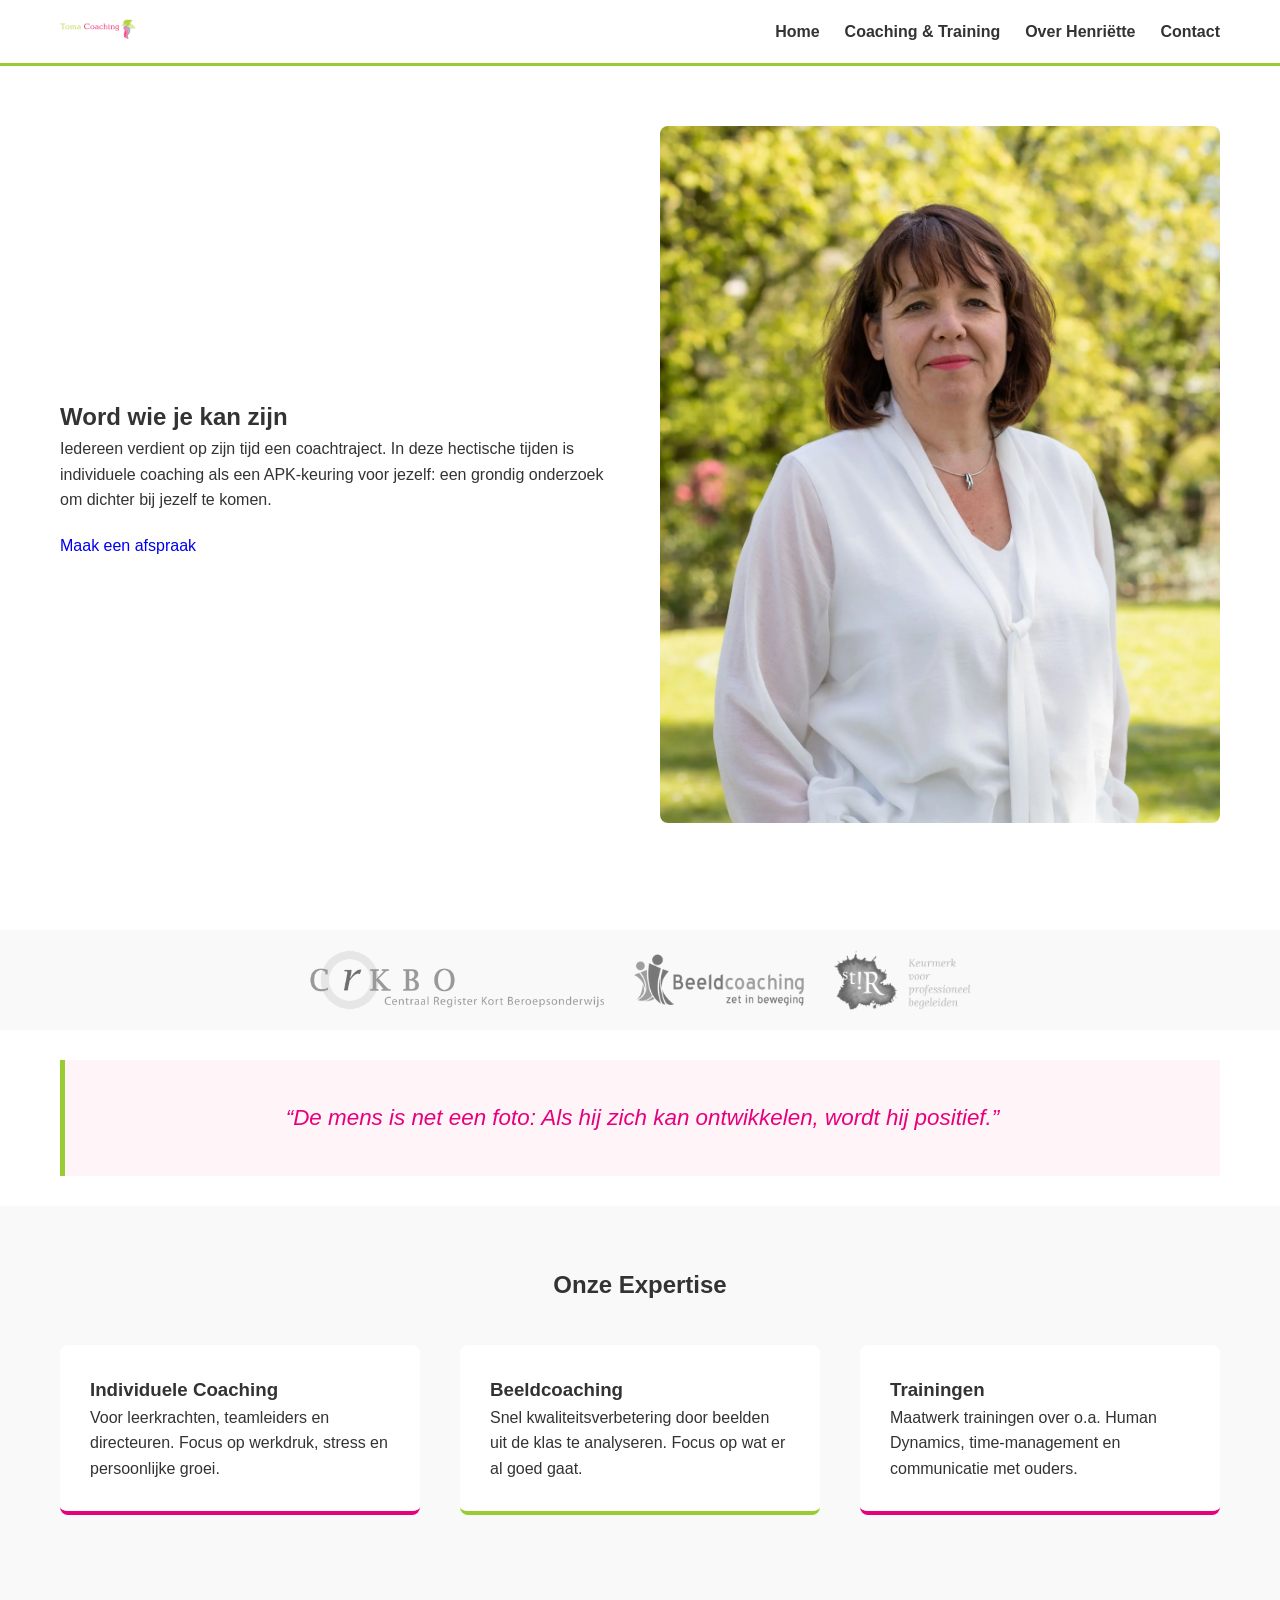
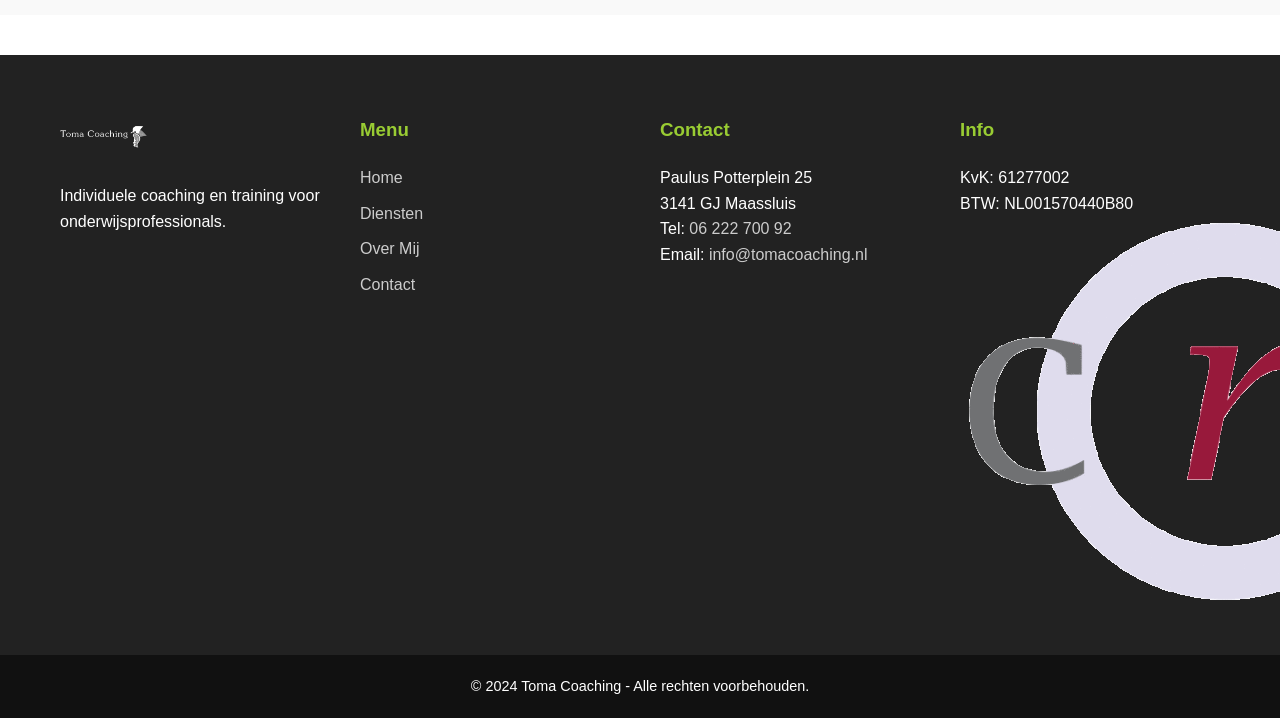
==== index.html @ ac20f43f "Add files via upload" ====
<!DOCTYPE html>
<html lang="nl">
<head>
    <meta charset="UTF-8">
    <meta name="viewport" content="width=device-width, initial-scale=1.0">
    <title>Toma Coaching | Individuele Coaching voor het Onderwijs</title>
    <meta name="description" content="Toma Coaching biedt individuele trajecten en beeldcoaching voor leerkrachten, IB-ers en directeuren in het onderwijs.">
    <link rel="stylesheet" href="style.css">
</head>
<body>

    <div id="header-placeholder"></div>

    <main>
        <!-- Hero Section -->
        <section class="section-padding">
            <div class="container">
                <div class="split-layout">
                    <div>
                        <h1>Word wie je kan zijn</h1>
                        <p>Iedereen verdient op zijn tijd een coachtraject. In deze hectische tijden is individuele coaching als een APK-keuring voor jezelf: een grondig onderzoek om dichter bij jezelf te komen.</p>
                        <a href="contact.html" class="btn-submit" style="display:inline-block; text-decoration:none; margin-top:20px;">Maak een afspraak</a>
                    </div>
                    <div>
                        <img src="assets/images/persoonsfoto.webp" alt="Henriëtte Toma" class="img-responsive" loading="lazy">
                    </div>
                </div>
            </div>
        </section>

        <!-- Keurmerken Bar -->
        <div class="seal-bar">
            <img src="assets/images/crkbologo.png" alt="CRKBO Geregistreerd">
            <img src="assets/images/beeldcoaching.png" alt="Beeldcoaching">
            <img src="assets/images/professioneelbegeleiden.png" alt="Professioneel Begeleiden">
        </div>

        <!-- Quote -->
        <div class="container">
            <blockquote class="quote-block">
                “De mens is net een foto: Als hij zich kan ontwikkelen, wordt hij positief.”
            </blockquote>
        </div>

        <!-- Coaching Korte Intro -->
        <section class="section-padding" style="background: var(--bg-light);">
            <div class="container">
                <h2 style="text-align:center; margin-bottom:40px;">Onze Expertise</h2>
                <div class="footer-grid"> <!-- Hergebruik grid voor 3 kolommen -->
                    <div style="background:white; padding:30px; border-radius:8px; border-bottom:4px solid var(--primary-color);">
                        <h3>Individuele Coaching</h3>
                        <p>Voor leerkrachten, teamleiders en directeuren. Focus op werkdruk, stress en persoonlijke groei.</p>
                    </div>
                    <div style="background:white; padding:30px; border-radius:8px; border-bottom:4px solid var(--secondary-color);">
                        <h3>Beeldcoaching</h3>
                        <p>Snel kwaliteitsverbetering door beelden uit de klas te analyseren. Focus op wat er al goed gaat.</p>
                    </div>
                    <div style="background:white; padding:30px; border-radius:8px; border-bottom:4px solid var(--primary-color);">
                        <h3>Trainingen</h3>
                        <p>Maatwerk trainingen over o.a. Human Dynamics, time-management en communicatie met ouders.</p>
                    </div>
                </div>
            </div>
        </section>
    </main>

    <div id="footer-placeholder"></div>

    <script src="js/script.js"></script>
</body>
</html>
---- style.css ----
:root {
    --primary-color: #e6007e; /* Toma Roze */
    --secondary-color: #99cc33; /* Toma Groen */
    --text-color: #333;
    --bg-light: #f9f9f9;
    --white: #ffffff;
    --dark-bg: #222;
    --container-width: 1200px;
    --font-main: 'Segoe UI', Tahoma, Geneva, Verdana, sans-serif;
}

* { box-sizing: border-box; margin: 0; padding: 0; }
body { font-family: var(--font-main); line-height: 1.6; color: var(--text-color); overflow-x: hidden; }
.container { max-width: var(--container-width); margin: 0 auto; padding: 0 20px; }

/* Header & Navigatie */
.site-header { background: var(--white); border-bottom: 3px solid var(--secondary-color); padding: 10px 0; width: 100%; }
.header-flex { display: flex; justify-content: space-between; align-items: center; }
.header-logo { max-height: 35px; width: auto; }

.nav-menu ul { display: flex; list-style: none; }
.nav-menu ul li { margin-left: 25px; }
.nav-menu ul li a { text-decoration: none; color: var(--text-color); font-weight: 600; transition: color 0.3s; }
.nav-menu ul li a:hover { color: var(--primary-color); }

/* Mobile Menu */
.menu-toggle { display: none; background: none; border: none; cursor: pointer; z-index: 1001; }
.hamburger { display: block; width: 25px; height: 3px; background: var(--primary-color); position: relative; }
.hamburger::before, .hamburger::after { content: ''; position: absolute; width: 25px; height: 3px; background: var(--primary-color); left: 0; transition: 0.3s; }
.hamburger::before { top: -8px; }
.hamburger::after { bottom: -8px; }

/* Layout Hulpmiddelen */
.section-padding { padding: 60px 0; }
.split-layout { display: flex; align-items: center; gap: 40px; margin-bottom: 40px; }
.split-layout.reverse { flex-direction: row-reverse; }
.split-layout > div { flex: 1; }
.img-responsive { width: 100%; height: auto; border-radius: 8px; }

/* Keurmerken Bar */
.seal-bar { display: flex; justify-content: center; align-items: center; gap: 30px; flex-wrap: wrap; padding: 20px; background: var(--bg-light); }
.seal-bar img { max-height: 60px; filter: grayscale(100%); transition: 0.3s; opacity: 0.7; }
.seal-bar img:hover { filter: grayscale(0%); opacity: 1; }

/* Quote */
.quote-block { text-align: center; font-style: italic; font-size: 1.4rem; color: var(--primary-color); padding: 40px 20px; border-left: 5px solid var(--secondary-color); background: #fff5f9; margin: 30px 0; }

/* Footer */
.site-footer { background: var(--dark-bg); color: var(--white); padding: 60px 0 0; margin-top: 40px; }
.footer-grid { display: grid; grid-template-columns: repeat(auto-fit, minmax(200px, 1fr)); gap: 40px; padding-bottom: 40px; }
.footer-col h3 { color: var(--secondary-color); margin-bottom: 20px; }
.footer-col ul { list-style: none; }
.footer-col ul li { margin-bottom: 10px; }
.footer-col a { color: #ccc; text-decoration: none; transition: 0.3s; }
.footer-col a:hover { color: var(--white); }
.footer-logo { max-height: 40px; margin-bottom: 20px; filter: brightness(0) invert(1); }
.footer-bottom { background: #111; padding: 20px 0; text-align: center; font-size: 0.9rem; }

/* Contact Pagina Split */
.contact-container { display: flex; gap: 40px; }
.contact-map { flex: 1; min-height: 450px; border-radius: 8px; overflow: hidden; }
.contact-form-wrapper { flex: 1; }
input, textarea { width: 100%; padding: 12px; margin-bottom: 15px; border: 1px solid #ddd; border-radius: 4px; }
button.btn-submit { background: var(--primary-color); color: white; border: none; padding: 15px 30px; cursor: pointer; border-radius: 4px; font-weight: bold; }

/* Responsive */
@media (max-width: 992px) {
    .split-layout, .contact-container { flex-direction: column; }
    .menu-toggle { display: block; }
    .nav-menu { position: fixed; top: 0; right: -100%; width: 250px; height: 100%; background: var(--white); z-index: 1000; transition: 0.4s; padding: 80px 20px; box-shadow: -5px 0 15px rgba(0,0,0,0.1); }
    .nav-menu.active { right: 0; }
    .nav-menu ul { flex-direction: column; }
    .nav-menu ul li { margin: 15px 0; }
    .nav-overlay.active { display: block; position: fixed; top: 0; left: 0; width: 100%; height: 100%; background: rgba(0,0,0,0.5); z-index: 999; }
}
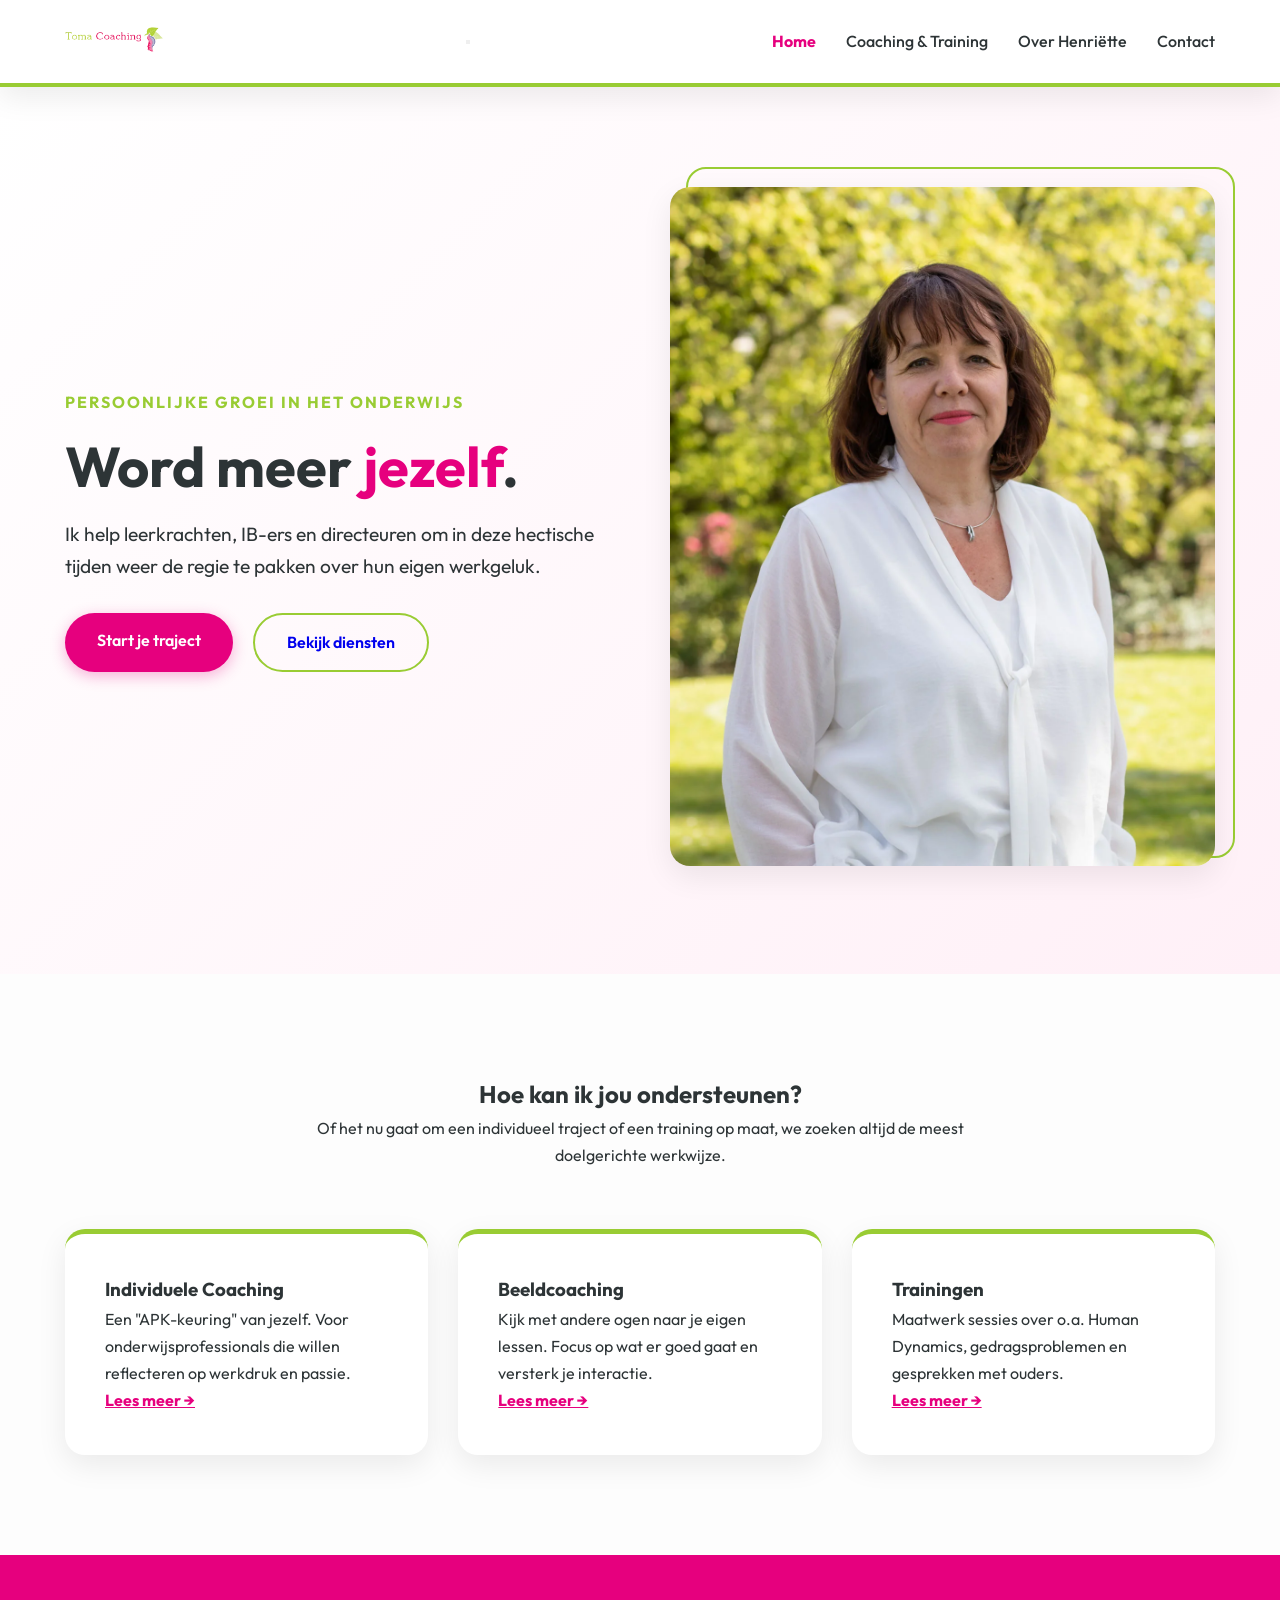
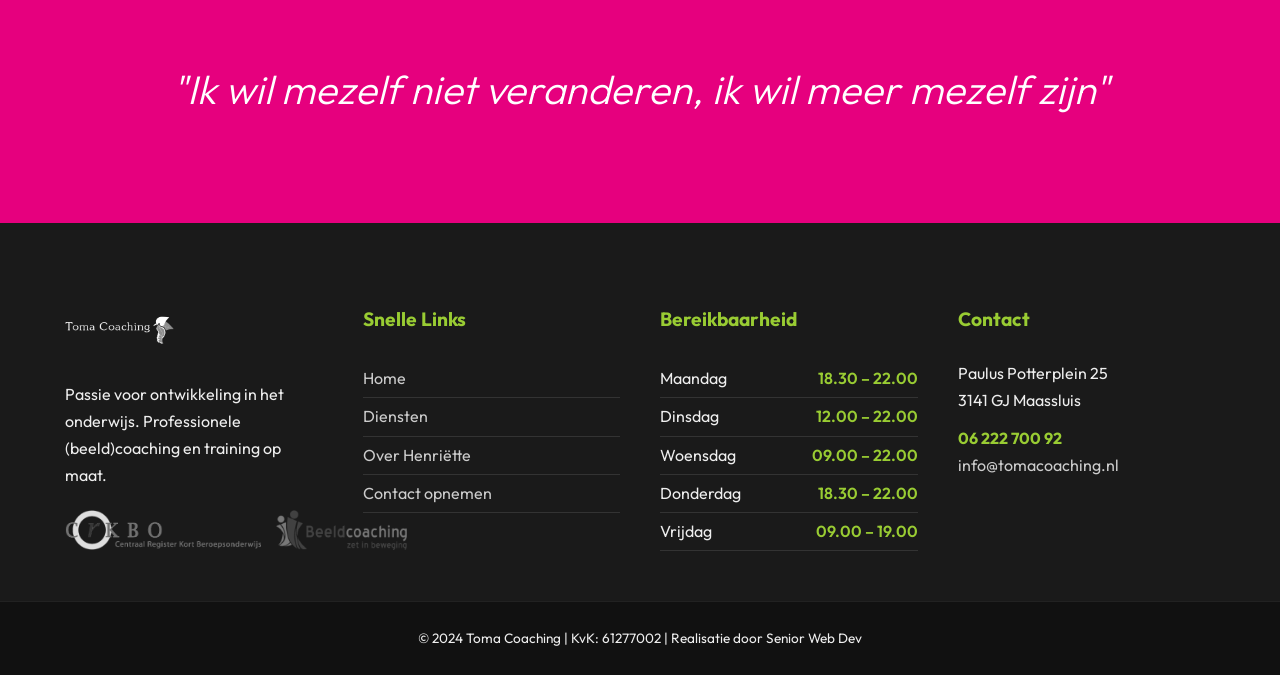
==== commit aed212e5: "Add files via upload" ====
--- a/index.html
+++ b/index.html
@@ -3,63 +3,65 @@
 <head>
     <meta charset="UTF-8">
     <meta name="viewport" content="width=device-width, initial-scale=1.0">
-    <title>Toma Coaching | Individuele Coaching voor het Onderwijs</title>
-    <meta name="description" content="Toma Coaching biedt individuele trajecten en beeldcoaching voor leerkrachten, IB-ers en directeuren in het onderwijs.">
+    <title>Toma Coaching | Coaching voor Onderwijs Professionals</title>
     <link rel="stylesheet" href="style.css">
+    <link href="https://fonts.googleapis.com/css2?family=Outfit:wght@300;500;700&display=swap" rel="stylesheet">
 </head>
 <body>
 
     <div id="header-placeholder"></div>
 
     <main>
-        <!-- Hero Section -->
+        <!-- Hero met bewegende delen -->
+        <section class="hero">
+            <div class="container split-layout">
+                <div class="reveal">
+                    <span style="color: var(--secondary); font-weight: bold; text-transform: uppercase; letter-spacing: 2px;">Persoonlijke groei in het onderwijs</span>
+                    <h1 style="font-size: 3.5rem; margin: 20px 0; line-height: 1.1;">Word meer <span style="color: var(--primary);">jezelf</span>.</h1>
+                    <p style="font-size: 1.2rem; margin-bottom: 30px;">Ik help leerkrachten, IB-ers en directeuren om in deze hectische tijden weer de regie te pakken over hun eigen werkgeluk.</p>
+                    <div style="display: flex; gap: 20px;">
+                        <a href="contact.html" class="btn btn-primary">Start je traject</a>
+                        <a href="diensten.html" class="btn" style="border: 2px solid var(--secondary);">Bekijk diensten</a>
+                    </div>
+                </div>
+                <div class="image-wrapper reveal">
+                    <img src="assets/images/persoonsfoto.webp" alt="Henriëtte Toma">
+                </div>
+            </div>
+        </section>
+
+        <!-- Diensten Quick Grid -->
         <section class="section-padding">
             <div class="container">
-                <div class="split-layout">
-                    <div>
-                        <h1>Word wie je kan zijn</h1>
-                        <p>Iedereen verdient op zijn tijd een coachtraject. In deze hectische tijden is individuele coaching als een APK-keuring voor jezelf: een grondig onderzoek om dichter bij jezelf te komen.</p>
-                        <a href="contact.html" class="btn-submit" style="display:inline-block; text-decoration:none; margin-top:20px;">Maak een afspraak</a>
+                <div style="text-align: center; max-width: 700px; margin: 0 auto 60px;">
+                    <h2 class="reveal">Hoe kan ik jou ondersteunen?</h2>
+                    <p class="reveal">Of het nu gaat om een individueel traject of een training op maat, we zoeken altijd de meest doelgerichte werkwijze.</p>
+                </div>
+                
+                <div class="card-grid">
+                    <div class="card reveal">
+                        <h3>Individuele Coaching</h3>
+                        <p>Een "APK-keuring" van jezelf. Voor onderwijsprofessionals die willen reflecteren op werkdruk en passie.</p>
+                        <a href="diensten.html#individueel" style="color: var(--primary); font-weight: bold;">Lees meer &rarr;</a>
                     </div>
-                    <div>
-                        <img src="assets/images/persoonsfoto.webp" alt="Henriëtte Toma" class="img-responsive" loading="lazy">
+                    <div class="card reveal" style="transition-delay: 0.1s;">
+                        <h3>Beeldcoaching</h3>
+                        <p>Kijk met andere ogen naar je eigen lessen. Focus op wat er goed gaat en versterk je interactie.</p>
+                        <a href="diensten.html#beeld" style="color: var(--primary); font-weight: bold;">Lees meer &rarr;</a>
+                    </div>
+                    <div class="card reveal" style="transition-delay: 0.2s;">
+                        <h3>Trainingen</h3>
+                        <p>Maatwerk sessies over o.a. Human Dynamics, gedragsproblemen en gesprekken met ouders.</p>
+                        <a href="diensten.html#trainingen" style="color: var(--primary); font-weight: bold;">Lees meer &rarr;</a>
                     </div>
                 </div>
             </div>
         </section>
 
-        <!-- Keurmerken Bar -->
-        <div class="seal-bar">
-            <img src="assets/images/crkbologo.png" alt="CRKBO Geregistreerd">
-            <img src="assets/images/beeldcoaching.png" alt="Beeldcoaching">
-            <img src="assets/images/professioneelbegeleiden.png" alt="Professioneel Begeleiden">
-        </div>
-
-        <!-- Quote -->
-        <div class="container">
-            <blockquote class="quote-block">
-                “De mens is net een foto: Als hij zich kan ontwikkelen, wordt hij positief.”
-            </blockquote>
-        </div>
-
-        <!-- Coaching Korte Intro -->
-        <section class="section-padding" style="background: var(--bg-light);">
-            <div class="container">
-                <h2 style="text-align:center; margin-bottom:40px;">Onze Expertise</h2>
-                <div class="footer-grid"> <!-- Hergebruik grid voor 3 kolommen -->
-                    <div style="background:white; padding:30px; border-radius:8px; border-bottom:4px solid var(--primary-color);">
-                        <h3>Individuele Coaching</h3>
-                        <p>Voor leerkrachten, teamleiders en directeuren. Focus op werkdruk, stress en persoonlijke groei.</p>
-                    </div>
-                    <div style="background:white; padding:30px; border-radius:8px; border-bottom:4px solid var(--secondary-color);">
-                        <h3>Beeldcoaching</h3>
-                        <p>Snel kwaliteitsverbetering door beelden uit de klas te analyseren. Focus op wat er al goed gaat.</p>
-                    </div>
-                    <div style="background:white; padding:30px; border-radius:8px; border-bottom:4px solid var(--primary-color);">
-                        <h3>Trainingen</h3>
-                        <p>Maatwerk trainingen over o.a. Human Dynamics, time-management en communicatie met ouders.</p>
-                    </div>
-                </div>
+        <!-- Quote Sectie -->
+        <section class="section-padding" style="background: var(--primary); color: white; text-align: center;">
+            <div class="container reveal">
+                <h2 style="font-style: italic; font-size: 2.5rem; font-weight: 300;">"Ik wil mezelf niet veranderen, ik wil meer mezelf zijn"</h2>
             </div>
         </section>
     </main>
--- a/style.css
+++ b/style.css
@@ -1,75 +1,123 @@
 :root {
-    --primary-color: #e6007e; /* Toma Roze */
-    --secondary-color: #99cc33; /* Toma Groen */
-    --text-color: #333;
-    --bg-light: #f9f9f9;
-    --white: #ffffff;
-    --dark-bg: #222;
-    --container-width: 1200px;
-    --font-main: 'Segoe UI', Tahoma, Geneva, Verdana, sans-serif;
+    --primary: #e6007e;    /* Toma Roze */
+    --secondary: #99cc33;  /* Toma Groen */
+    --dark: #2d3436;
+    --light: #fdfdfd;
+    --glass: rgba(255, 255, 255, 0.95);
+    --shadow: 0 10px 30px rgba(0,0,0,0.08);
+    --transition: all 0.4s cubic-bezier(0.165, 0.84, 0.44, 1);
 }
 
+/* Basis & Typography */
 * { box-sizing: border-box; margin: 0; padding: 0; }
-body { font-family: var(--font-main); line-height: 1.6; color: var(--text-color); overflow-x: hidden; }
-.container { max-width: var(--container-width); margin: 0 auto; padding: 0 20px; }
+html { scroll-behavior: smooth; }
+body { 
+    font-family: 'Outfit', sans-serif; /* Gebruik een modern font zoals Outfit of Montserrat */
+    line-height: 1.7; 
+    color: var(--dark); 
+    background-color: var(--light);
+    overflow-x: hidden;
+}
 
-/* Header & Navigatie */
-.site-header { background: var(--white); border-bottom: 3px solid var(--secondary-color); padding: 10px 0; width: 100%; }
+.container { max-width: 1200px; margin: 0 auto; padding: 0 25px; }
+
+/* Animaties */
+.reveal { opacity: 0; transform: translateY(30px); transition: var(--transition); }
+.reveal.active { opacity: 1; transform: translateY(0); }
+
+@keyframes float {
+    0% { transform: translateY(0px) rotate(0deg); }
+    50% { transform: translateY(-10px) rotate(5deg); }
+    100% { transform: translateY(0px) rotate(0deg); }
+}
+
+.leaf-deco {
+    position: absolute;
+    z-index: -1;
+    animation: float 6s ease-in-out infinite;
+    opacity: 0.1;
+}
+
+/* Header & Nav */
+.site-header {
+    position: sticky; top: 0; z-index: 1000;
+    background: var(--glass);
+    backdrop-filter: blur(10px);
+    border-bottom: 4px solid var(--secondary);
+    padding: 15px 0;
+    box-shadow: var(--shadow);
+}
+
 .header-flex { display: flex; justify-content: space-between; align-items: center; }
-.header-logo { max-height: 35px; width: auto; }
+.header-logo { max-height: 45px; transition: var(--transition); }
+.header-logo:hover { transform: scale(1.05); }
 
-.nav-menu ul { display: flex; list-style: none; }
-.nav-menu ul li { margin-left: 25px; }
-.nav-menu ul li a { text-decoration: none; color: var(--text-color); font-weight: 600; transition: color 0.3s; }
-.nav-menu ul li a:hover { color: var(--primary-color); }
+.nav-menu ul { display: flex; list-style: none; gap: 30px; }
+.nav-menu a { 
+    text-decoration: none; color: var(--dark); font-weight: 500; 
+    position: relative; padding-bottom: 5px;
+}
+.nav-menu a::after {
+    content: ''; position: absolute; bottom: 0; left: 0; width: 0; height: 2px;
+    background: var(--primary); transition: var(--transition);
+}
+.nav-menu a:hover::after { width: 100%; }
+
+/* Buttons */
+.btn {
+    display: inline-block;
+    padding: 14px 32px;
+    border-radius: 50px;
+    text-decoration: none;
+    font-weight: 600;
+    transition: var(--transition);
+    cursor: pointer;
+    border: none;
+}
+.btn-primary { background: var(--primary); color: white; box-shadow: 0 4px 15px rgba(230, 0, 126, 0.3); }
+.btn-primary:hover { transform: translateY(-3px); box-shadow: 0 8px 25px rgba(230, 0, 126, 0.4); }
+
+/* Sections */
+.hero { padding: 100px 0; position: relative; overflow: hidden; background: linear-gradient(135deg, #fff 0%, #fff0f7 100%); }
+.section-padding { padding: 100px 0; }
+
+.split-layout { display: grid; grid-template-columns: 1fr 1fr; gap: 60px; align-items: center; }
+.image-wrapper { position: relative; }
+.image-wrapper img { width: 100%; border-radius: 20px; box-shadow: var(--shadow); }
+.image-wrapper::before {
+    content: ''; position: absolute; top: -20px; right: -20px; width: 100%; height: 100%;
+    border: 2px solid var(--secondary); border-radius: 20px; z-index: -1;
+}
+
+/* Service Cards */
+.card-grid { display: grid; grid-template-columns: repeat(auto-fit, minmax(300px, 1fr)); gap: 30px; }
+.card {
+    background: white; padding: 40px; border-radius: 20px;
+    box-shadow: var(--shadow); transition: var(--transition);
+    border-top: 5px solid var(--secondary);
+}
+.card:hover { transform: translateY(-10px); border-top-color: var(--primary); }
+
+/* Footer */
+.site-footer { background: #1a1a1a; color: #eee; padding: 80px 0 0; }
+.footer-grid { display: grid; grid-template-columns: repeat(auto-fit, minmax(250px, 1fr)); gap: 40px; margin-bottom: 50px; }
+.footer-col h3 { color: var(--secondary); margin-bottom: 25px; font-size: 1.2rem; }
+.footer-logo { max-height: 50px; margin-bottom: 20px; filter: brightness(0) invert(1); }
+
+.hours-list { list-style: none; }
+.hours-list li { display: flex; justify-content: space-between; padding: 5px 0; border-bottom: 1px solid #333; }
+.hours-list span { color: var(--secondary); font-weight: 600; }
+
+.footer-bottom { background: #111; padding: 25px 0; text-align: center; font-size: 0.85rem; border-top: 1px solid #222; }
 
 /* Mobile Menu */
-.menu-toggle { display: none; background: none; border: none; cursor: pointer; z-index: 1001; }
-.hamburger { display: block; width: 25px; height: 3px; background: var(--primary-color); position: relative; }
-.hamburger::before, .hamburger::after { content: ''; position: absolute; width: 25px; height: 3px; background: var(--primary-color); left: 0; transition: 0.3s; }
-.hamburger::before { top: -8px; }
-.hamburger::after { bottom: -8px; }
-
-/* Layout Hulpmiddelen */
-.section-padding { padding: 60px 0; }
-.split-layout { display: flex; align-items: center; gap: 40px; margin-bottom: 40px; }
-.split-layout.reverse { flex-direction: row-reverse; }
-.split-layout > div { flex: 1; }
-.img-responsive { width: 100%; height: auto; border-radius: 8px; }
-
-/* Keurmerken Bar */
-.seal-bar { display: flex; justify-content: center; align-items: center; gap: 30px; flex-wrap: wrap; padding: 20px; background: var(--bg-light); }
-.seal-bar img { max-height: 60px; filter: grayscale(100%); transition: 0.3s; opacity: 0.7; }
-.seal-bar img:hover { filter: grayscale(0%); opacity: 1; }
-
-/* Quote */
-.quote-block { text-align: center; font-style: italic; font-size: 1.4rem; color: var(--primary-color); padding: 40px 20px; border-left: 5px solid var(--secondary-color); background: #fff5f9; margin: 30px 0; }
-
-/* Footer */
-.site-footer { background: var(--dark-bg); color: var(--white); padding: 60px 0 0; margin-top: 40px; }
-.footer-grid { display: grid; grid-template-columns: repeat(auto-fit, minmax(200px, 1fr)); gap: 40px; padding-bottom: 40px; }
-.footer-col h3 { color: var(--secondary-color); margin-bottom: 20px; }
-.footer-col ul { list-style: none; }
-.footer-col ul li { margin-bottom: 10px; }
-.footer-col a { color: #ccc; text-decoration: none; transition: 0.3s; }
-.footer-col a:hover { color: var(--white); }
-.footer-logo { max-height: 40px; margin-bottom: 20px; filter: brightness(0) invert(1); }
-.footer-bottom { background: #111; padding: 20px 0; text-align: center; font-size: 0.9rem; }
-
-/* Contact Pagina Split */
-.contact-container { display: flex; gap: 40px; }
-.contact-map { flex: 1; min-height: 450px; border-radius: 8px; overflow: hidden; }
-.contact-form-wrapper { flex: 1; }
-input, textarea { width: 100%; padding: 12px; margin-bottom: 15px; border: 1px solid #ddd; border-radius: 4px; }
-button.btn-submit { background: var(--primary-color); color: white; border: none; padding: 15px 30px; cursor: pointer; border-radius: 4px; font-weight: bold; }
-
-/* Responsive */
 @media (max-width: 992px) {
-    .split-layout, .contact-container { flex-direction: column; }
-    .menu-toggle { display: block; }
-    .nav-menu { position: fixed; top: 0; right: -100%; width: 250px; height: 100%; background: var(--white); z-index: 1000; transition: 0.4s; padding: 80px 20px; box-shadow: -5px 0 15px rgba(0,0,0,0.1); }
+    .split-layout { grid-template-columns: 1fr; text-align: center; }
+    .menu-toggle { display: block; background: none; border: none; font-size: 2rem; color: var(--primary); }
+    .nav-menu {
+        position: fixed; top: 0; right: -100%; width: 80%; height: 100vh;
+        background: white; padding: 100px 40px; transition: 0.5s; z-index: 2000;
+    }
     .nav-menu.active { right: 0; }
     .nav-menu ul { flex-direction: column; }
-    .nav-menu ul li { margin: 15px 0; }
-    .nav-overlay.active { display: block; position: fixed; top: 0; left: 0; width: 100%; height: 100%; background: rgba(0,0,0,0.5); z-index: 999; }
 }
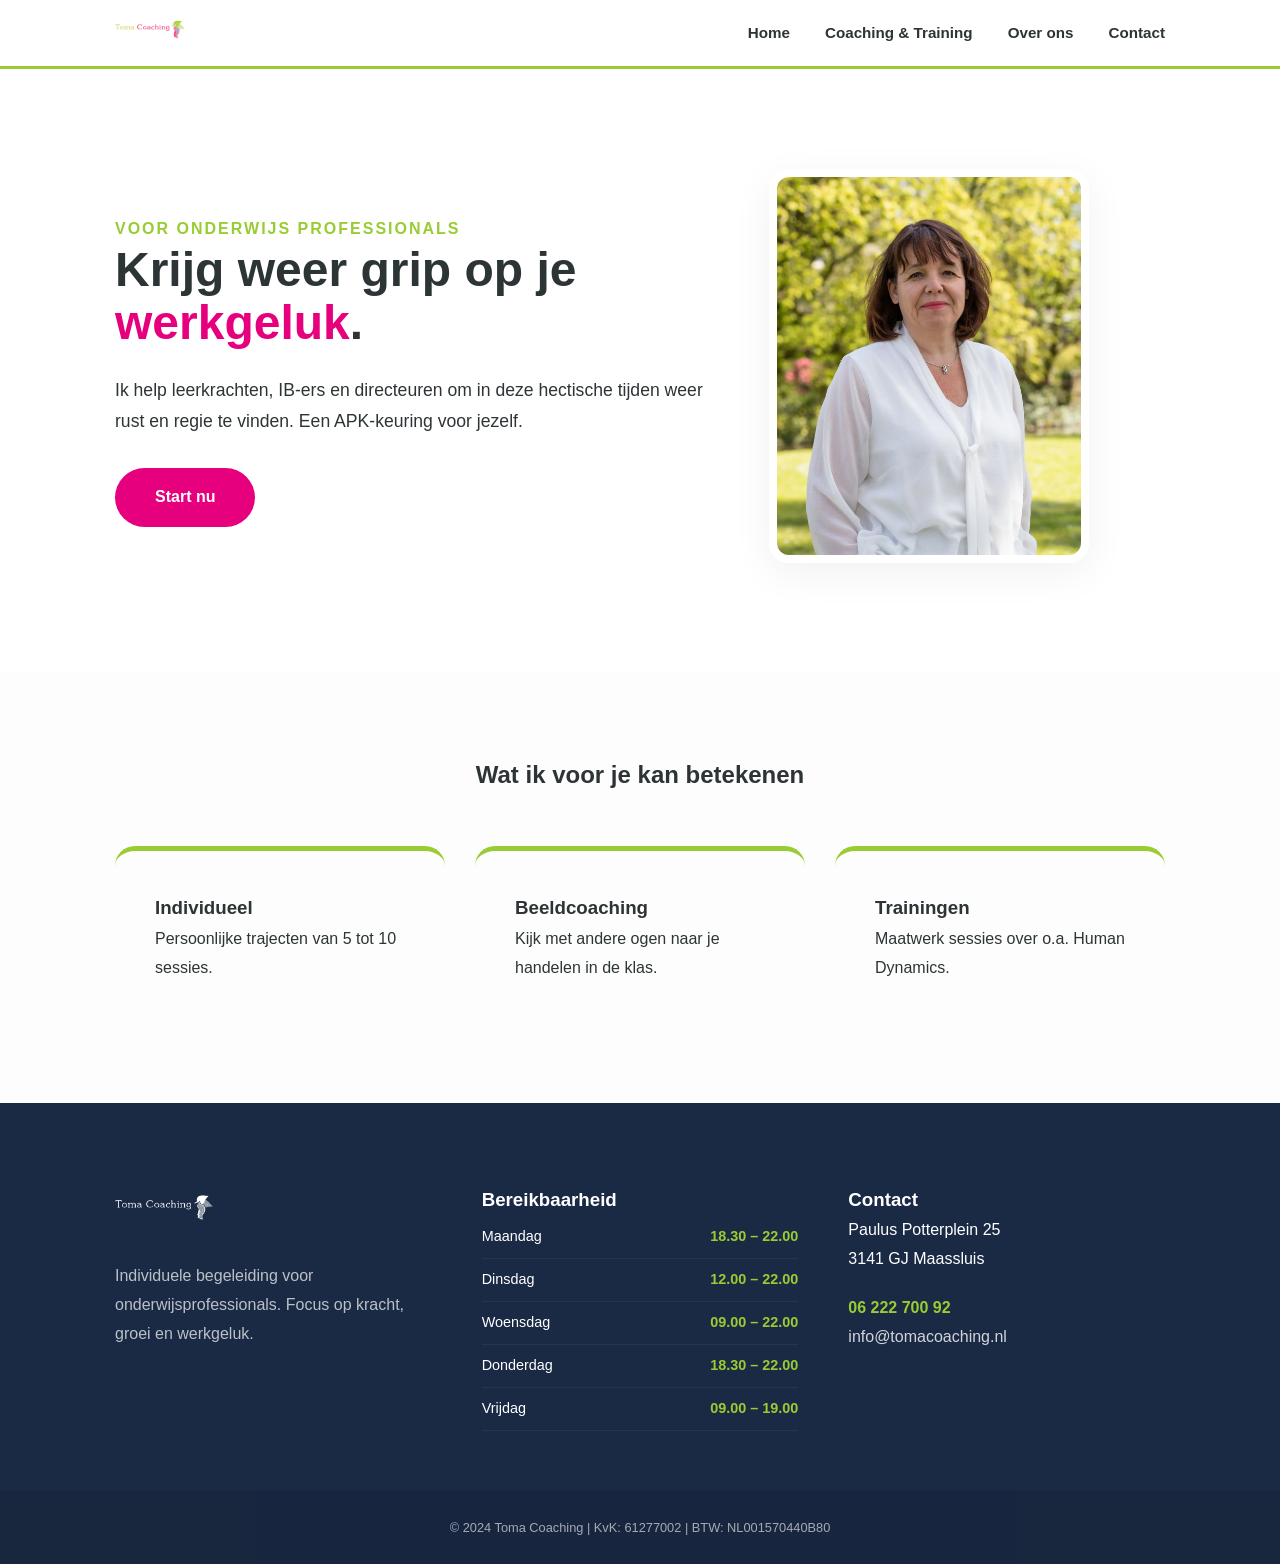
==== commit d668bbc8: "Add files via upload" ====
--- a/index.html
+++ b/index.html
@@ -3,71 +3,50 @@
 <head>
     <meta charset="UTF-8">
     <meta name="viewport" content="width=device-width, initial-scale=1.0">
-    <title>Toma Coaching | Coaching voor Onderwijs Professionals</title>
+    <title>Toma Coaching | Onderwijs Coaching & Training</title>
     <link rel="stylesheet" href="style.css">
-    <link href="https://fonts.googleapis.com/css2?family=Outfit:wght@300;500;700&display=swap" rel="stylesheet">
 </head>
 <body>
-
     <div id="header-placeholder"></div>
 
     <main>
-        <!-- Hero met bewegende delen -->
         <section class="hero">
-            <div class="container split-layout">
+            <div class="container split-content">
                 <div class="reveal">
-                    <span style="color: var(--secondary); font-weight: bold; text-transform: uppercase; letter-spacing: 2px;">Persoonlijke groei in het onderwijs</span>
-                    <h1 style="font-size: 3.5rem; margin: 20px 0; line-height: 1.1;">Word meer <span style="color: var(--primary);">jezelf</span>.</h1>
-                    <p style="font-size: 1.2rem; margin-bottom: 30px;">Ik help leerkrachten, IB-ers en directeuren om in deze hectische tijden weer de regie te pakken over hun eigen werkgeluk.</p>
-                    <div style="display: flex; gap: 20px;">
-                        <a href="contact.html" class="btn btn-primary">Start je traject</a>
-                        <a href="diensten.html" class="btn" style="border: 2px solid var(--secondary);">Bekijk diensten</a>
-                    </div>
+                    <span style="color: var(--secondary); font-weight: bold; letter-spacing: 2px; text-transform: uppercase;">Voor onderwijs professionals</span>
+                    <h1>Krijg weer grip op je <span class="accent">werkgeluk</span>.</h1>
+                    <p style="font-size: 1.1rem; margin-bottom: 30px;">Ik help leerkrachten, IB-ers en directeuren om in deze hectische tijden weer rust en regie te vinden. Een APK-keuring voor jezelf.</p>
+                    <a href="contact.html" style="background: var(--primary); color: white; padding: 15px 40px; border-radius: 50px; text-decoration: none; font-weight: bold; display: inline-block;">Start nu</a>
                 </div>
-                <div class="image-wrapper reveal">
-                    <img src="assets/images/persoonsfoto.webp" alt="Henriëtte Toma">
+                <div class="reveal">
+                    <img src="assets/images/persoonsfoto.webp" alt="Henriëtte Toma" class="photo-small">
                 </div>
             </div>
         </section>
 
-        <!-- Diensten Quick Grid -->
-        <section class="section-padding">
-            <div class="container">
-                <div style="text-align: center; max-width: 700px; margin: 0 auto 60px;">
-                    <h2 class="reveal">Hoe kan ik jou ondersteunen?</h2>
-                    <p class="reveal">Of het nu gaat om een individueel traject of een training op maat, we zoeken altijd de meest doelgerichte werkwijze.</p>
-                </div>
-                
+        <!-- Korte diensten intro -->
+        <section style="background: var(--bg-soft); padding: 80px 0;">
+            <div class="container reveal">
+                <h2 style="text-align: center;">Wat ik voor je kan betekenen</h2>
                 <div class="card-grid">
-                    <div class="card reveal">
-                        <h3>Individuele Coaching</h3>
-                        <p>Een "APK-keuring" van jezelf. Voor onderwijsprofessionals die willen reflecteren op werkdruk en passie.</p>
-                        <a href="diensten.html#individueel" style="color: var(--primary); font-weight: bold;">Lees meer &rarr;</a>
+                    <div class="service-card">
+                        <h3>Individueel</h3>
+                        <p>Persoonlijke trajecten van 5 tot 10 sessies.</p>
                     </div>
-                    <div class="card reveal" style="transition-delay: 0.1s;">
+                    <div class="service-card">
                         <h3>Beeldcoaching</h3>
-                        <p>Kijk met andere ogen naar je eigen lessen. Focus op wat er goed gaat en versterk je interactie.</p>
-                        <a href="diensten.html#beeld" style="color: var(--primary); font-weight: bold;">Lees meer &rarr;</a>
+                        <p>Kijk met andere ogen naar je handelen in de klas.</p>
                     </div>
-                    <div class="card reveal" style="transition-delay: 0.2s;">
+                    <div class="service-card">
                         <h3>Trainingen</h3>
-                        <p>Maatwerk sessies over o.a. Human Dynamics, gedragsproblemen en gesprekken met ouders.</p>
-                        <a href="diensten.html#trainingen" style="color: var(--primary); font-weight: bold;">Lees meer &rarr;</a>
+                        <p>Maatwerk sessies over o.a. Human Dynamics.</p>
                     </div>
                 </div>
-            </div>
-        </section>
-
-        <!-- Quote Sectie -->
-        <section class="section-padding" style="background: var(--primary); color: white; text-align: center;">
-            <div class="container reveal">
-                <h2 style="font-style: italic; font-size: 2.5rem; font-weight: 300;">"Ik wil mezelf niet veranderen, ik wil meer mezelf zijn"</h2>
             </div>
         </section>
     </main>
 
     <div id="footer-placeholder"></div>
-
     <script src="js/script.js"></script>
 </body>
 </html>
--- a/style.css
+++ b/style.css
@@ -1,123 +1,111 @@
 :root {
     --primary: #e6007e;    /* Toma Roze */
     --secondary: #99cc33;  /* Toma Groen */
-    --dark: #2d3436;
-    --light: #fdfdfd;
-    --glass: rgba(255, 255, 255, 0.95);
-    --shadow: 0 10px 30px rgba(0,0,0,0.08);
-    --transition: all 0.4s cubic-bezier(0.165, 0.84, 0.44, 1);
+    --footer-blue: #1a2a44; /* Diep Blauw */
+    --text-main: #2d3436;
+    --bg-soft: #fdfdfd;
+    --white: #ffffff;
+    --shadow: 0 10px 40px rgba(0,0,0,0.06);
+    --transition: all 0.5s cubic-bezier(0.165, 0.84, 0.44, 1);
 }
 
-/* Basis & Typography */
 * { box-sizing: border-box; margin: 0; padding: 0; }
 html { scroll-behavior: smooth; }
 body { 
-    font-family: 'Outfit', sans-serif; /* Gebruik een modern font zoals Outfit of Montserrat */
-    line-height: 1.7; 
-    color: var(--dark); 
-    background-color: var(--light);
+    font-family: 'Outfit', -apple-system, BlinkMacSystemFont, sans-serif; 
+    color: var(--text-main); 
+    line-height: 1.8; 
+    background: var(--white);
     overflow-x: hidden;
 }
 
-.container { max-width: 1200px; margin: 0 auto; padding: 0 25px; }
+.container { max-width: 1100px; margin: 0 auto; padding: 0 25px; }
 
 /* Animaties */
 .reveal { opacity: 0; transform: translateY(30px); transition: var(--transition); }
 .reveal.active { opacity: 1; transform: translateY(0); }
 
 @keyframes float {
-    0% { transform: translateY(0px) rotate(0deg); }
-    50% { transform: translateY(-10px) rotate(5deg); }
-    100% { transform: translateY(0px) rotate(0deg); }
-}
-
-.leaf-deco {
-    position: absolute;
-    z-index: -1;
-    animation: float 6s ease-in-out infinite;
-    opacity: 0.1;
+    0%, 100% { transform: translateY(0); }
+    50% { transform: translateY(-10px); }
 }
 
 /* Header & Nav */
 .site-header {
     position: sticky; top: 0; z-index: 1000;
-    background: var(--glass);
-    backdrop-filter: blur(10px);
-    border-bottom: 4px solid var(--secondary);
-    padding: 15px 0;
-    box-shadow: var(--shadow);
+    background: rgba(255,255,255,0.9);
+    backdrop-filter: blur(15px);
+    border-bottom: 3px solid var(--secondary);
+    padding: 12px 0;
+}
+.header-flex { display: flex; justify-content: space-between; align-items: center; }
+.header-logo { max-height: 32px; width: auto; }
+
+.nav-menu ul { display: flex; list-style: none; gap: 35px; }
+.nav-menu a { 
+    text-decoration: none; color: var(--text-main); 
+    font-weight: 600; font-size: 0.95rem; transition: 0.3s;
+}
+.nav-menu a:hover { color: var(--primary); }
+
+/* Hamburger Menu */
+.menu-toggle { display: none; background: none; border: none; cursor: pointer; padding: 10px; }
+.hamburger { width: 25px; height: 2px; background: var(--primary); display: block; position: relative; }
+.hamburger::before, .hamburger::after { content: ''; position: absolute; width: 25px; height: 2px; background: var(--primary); left: 0; transition: 0.3s; }
+.hamburger::before { top: -8px; }
+.hamburger::after { bottom: 8px; }
+
+/* Hero & Content Layouts */
+.hero { padding: 100px 0; display: flex; align-items: center; }
+.split-content { display: grid; grid-template-columns: 1.2fr 0.8fr; gap: 60px; align-items: center; }
+.photo-small { 
+    max-width: 320px; width: 100%; border-radius: 20px; 
+    box-shadow: var(--shadow); border: 8px solid white;
+    justify-self: end; animation: float 6s infinite ease-in-out;
 }
 
-.header-flex { display: flex; justify-content: space-between; align-items: center; }
-.header-logo { max-height: 45px; transition: var(--transition); }
-.header-logo:hover { transform: scale(1.05); }
+h1 { font-size: 3rem; line-height: 1.1; margin-bottom: 25px; }
+.accent { color: var(--primary); }
 
-.nav-menu ul { display: flex; list-style: none; gap: 30px; }
-.nav-menu a { 
-    text-decoration: none; color: var(--dark); font-weight: 500; 
-    position: relative; padding-bottom: 5px;
+/* Diensten Kaarten */
+.card-grid { display: grid; grid-template-columns: repeat(auto-fit, minmax(300px, 1fr)); gap: 30px; margin-top: 50px; }
+.service-card { 
+    padding: 40px; background: var(--bg-soft); border-radius: 20px; 
+    border-top: 5px solid var(--secondary); transition: var(--transition);
 }
-.nav-menu a::after {
-    content: ''; position: absolute; bottom: 0; left: 0; width: 0; height: 2px;
-    background: var(--primary); transition: var(--transition);
-}
-.nav-menu a:hover::after { width: 100%; }
+.service-card:hover { transform: translateY(-10px); background: white; box-shadow: var(--shadow); }
 
-/* Buttons */
-.btn {
-    display: inline-block;
-    padding: 14px 32px;
-    border-radius: 50px;
-    text-decoration: none;
-    font-weight: 600;
-    transition: var(--transition);
-    cursor: pointer;
-    border: none;
-}
-.btn-primary { background: var(--primary); color: white; box-shadow: 0 4px 15px rgba(230, 0, 126, 0.3); }
-.btn-primary:hover { transform: translateY(-3px); box-shadow: 0 8px 25px rgba(230, 0, 126, 0.4); }
+/* Contact 3-Deel Layout */
+.contact-grid { display: grid; grid-template-columns: 1fr 1.2fr; gap: 40px; }
+.contact-left { display: flex; flex-direction: column; gap: 30px; }
+.contact-info-block { background: var(--bg-soft); padding: 35px; border-radius: 20px; border-left: 6px solid var(--primary); }
+.map-frame { height: 350px; border-radius: 20px; overflow: hidden; box-shadow: var(--shadow); }
+.contact-form-block { background: var(--white); padding: 45px; border-radius: 20px; border: 1px solid #f0f0f0; box-shadow: var(--shadow); }
 
-/* Sections */
-.hero { padding: 100px 0; position: relative; overflow: hidden; background: linear-gradient(135deg, #fff 0%, #fff0f7 100%); }
-.section-padding { padding: 100px 0; }
-
-.split-layout { display: grid; grid-template-columns: 1fr 1fr; gap: 60px; align-items: center; }
-.image-wrapper { position: relative; }
-.image-wrapper img { width: 100%; border-radius: 20px; box-shadow: var(--shadow); }
-.image-wrapper::before {
-    content: ''; position: absolute; top: -20px; right: -20px; width: 100%; height: 100%;
-    border: 2px solid var(--secondary); border-radius: 20px; z-index: -1;
+input, textarea, select { 
+    width: 100%; padding: 15px; margin-bottom: 20px; 
+    border: 1px solid #eee; border-radius: 12px; background: #fafafa;
 }
 
-/* Service Cards */
-.card-grid { display: grid; grid-template-columns: repeat(auto-fit, minmax(300px, 1fr)); gap: 30px; }
-.card {
-    background: white; padding: 40px; border-radius: 20px;
-    box-shadow: var(--shadow); transition: var(--transition);
-    border-top: 5px solid var(--secondary);
-}
-.card:hover { transform: translateY(-10px); border-top-color: var(--primary); }
+/* Footer Blauw */
+.site-footer { background: var(--footer-blue); color: white; padding: 80px 0 0; }
+.footer-grid { display: grid; grid-template-columns: repeat(auto-fit, minmax(200px, 1fr)); gap: 50px; padding-bottom: 60px; }
+.footer-logo { max-height: 45px; filter: brightness(0) invert(1); margin-bottom: 25px; }
+.hours-list { list-style: none; }
+.hours-list li { display: flex; justify-content: space-between; border-bottom: 1px solid rgba(255,255,255,0.05); padding: 8px 0; font-size: 0.9rem; }
+.hours-list span { color: var(--secondary); font-weight: bold; }
+.footer-bottom { background: rgba(0,0,0,0.15); padding: 25px 0; text-align: center; font-size: 0.8rem; opacity: 0.6; }
 
-/* Footer */
-.site-footer { background: #1a1a1a; color: #eee; padding: 80px 0 0; }
-.footer-grid { display: grid; grid-template-columns: repeat(auto-fit, minmax(250px, 1fr)); gap: 40px; margin-bottom: 50px; }
-.footer-col h3 { color: var(--secondary); margin-bottom: 25px; font-size: 1.2rem; }
-.footer-logo { max-height: 50px; margin-bottom: 20px; filter: brightness(0) invert(1); }
-
-.hours-list { list-style: none; }
-.hours-list li { display: flex; justify-content: space-between; padding: 5px 0; border-bottom: 1px solid #333; }
-.hours-list span { color: var(--secondary); font-weight: 600; }
-
-.footer-bottom { background: #111; padding: 25px 0; text-align: center; font-size: 0.85rem; border-top: 1px solid #222; }
-
-/* Mobile Menu */
+/* Mobile Optimization */
 @media (max-width: 992px) {
-    .split-layout { grid-template-columns: 1fr; text-align: center; }
-    .menu-toggle { display: block; background: none; border: none; font-size: 2rem; color: var(--primary); }
-    .nav-menu {
-        position: fixed; top: 0; right: -100%; width: 80%; height: 100vh;
-        background: white; padding: 100px 40px; transition: 0.5s; z-index: 2000;
+    .split-content, .contact-grid { grid-template-columns: 1fr; }
+    .photo-small { justify-self: center; margin-bottom: 40px; max-width: 250px; }
+    .menu-toggle { display: block; }
+    .nav-menu { 
+        position: fixed; top: 0; right: -100%; width: 280px; height: 100vh; 
+        background: white; padding: 100px 30px; transition: 0.4s ease; box-shadow: -10px 0 30px rgba(0,0,0,0.1);
     }
     .nav-menu.active { right: 0; }
-    .nav-menu ul { flex-direction: column; }
+    .nav-menu ul { flex-direction: column; gap: 25px; }
+    h1 { font-size: 2.2rem; }
 }
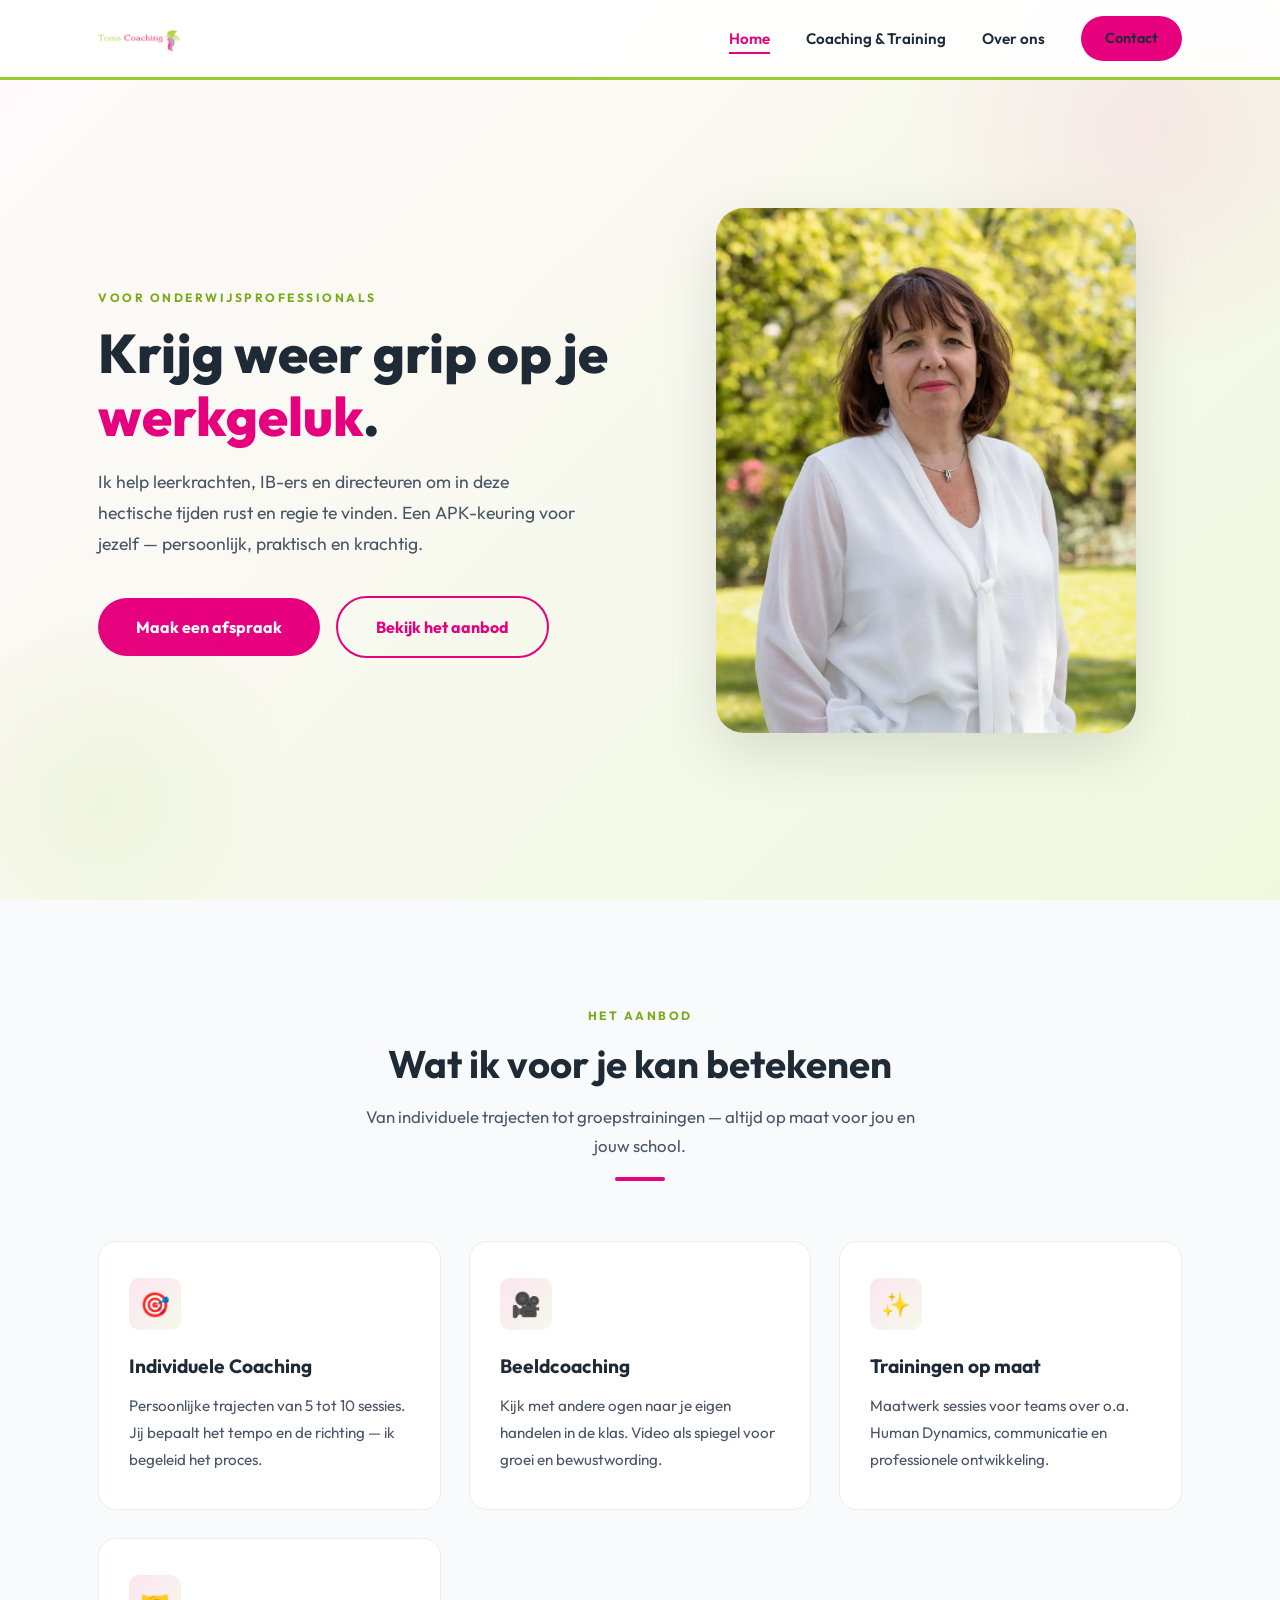
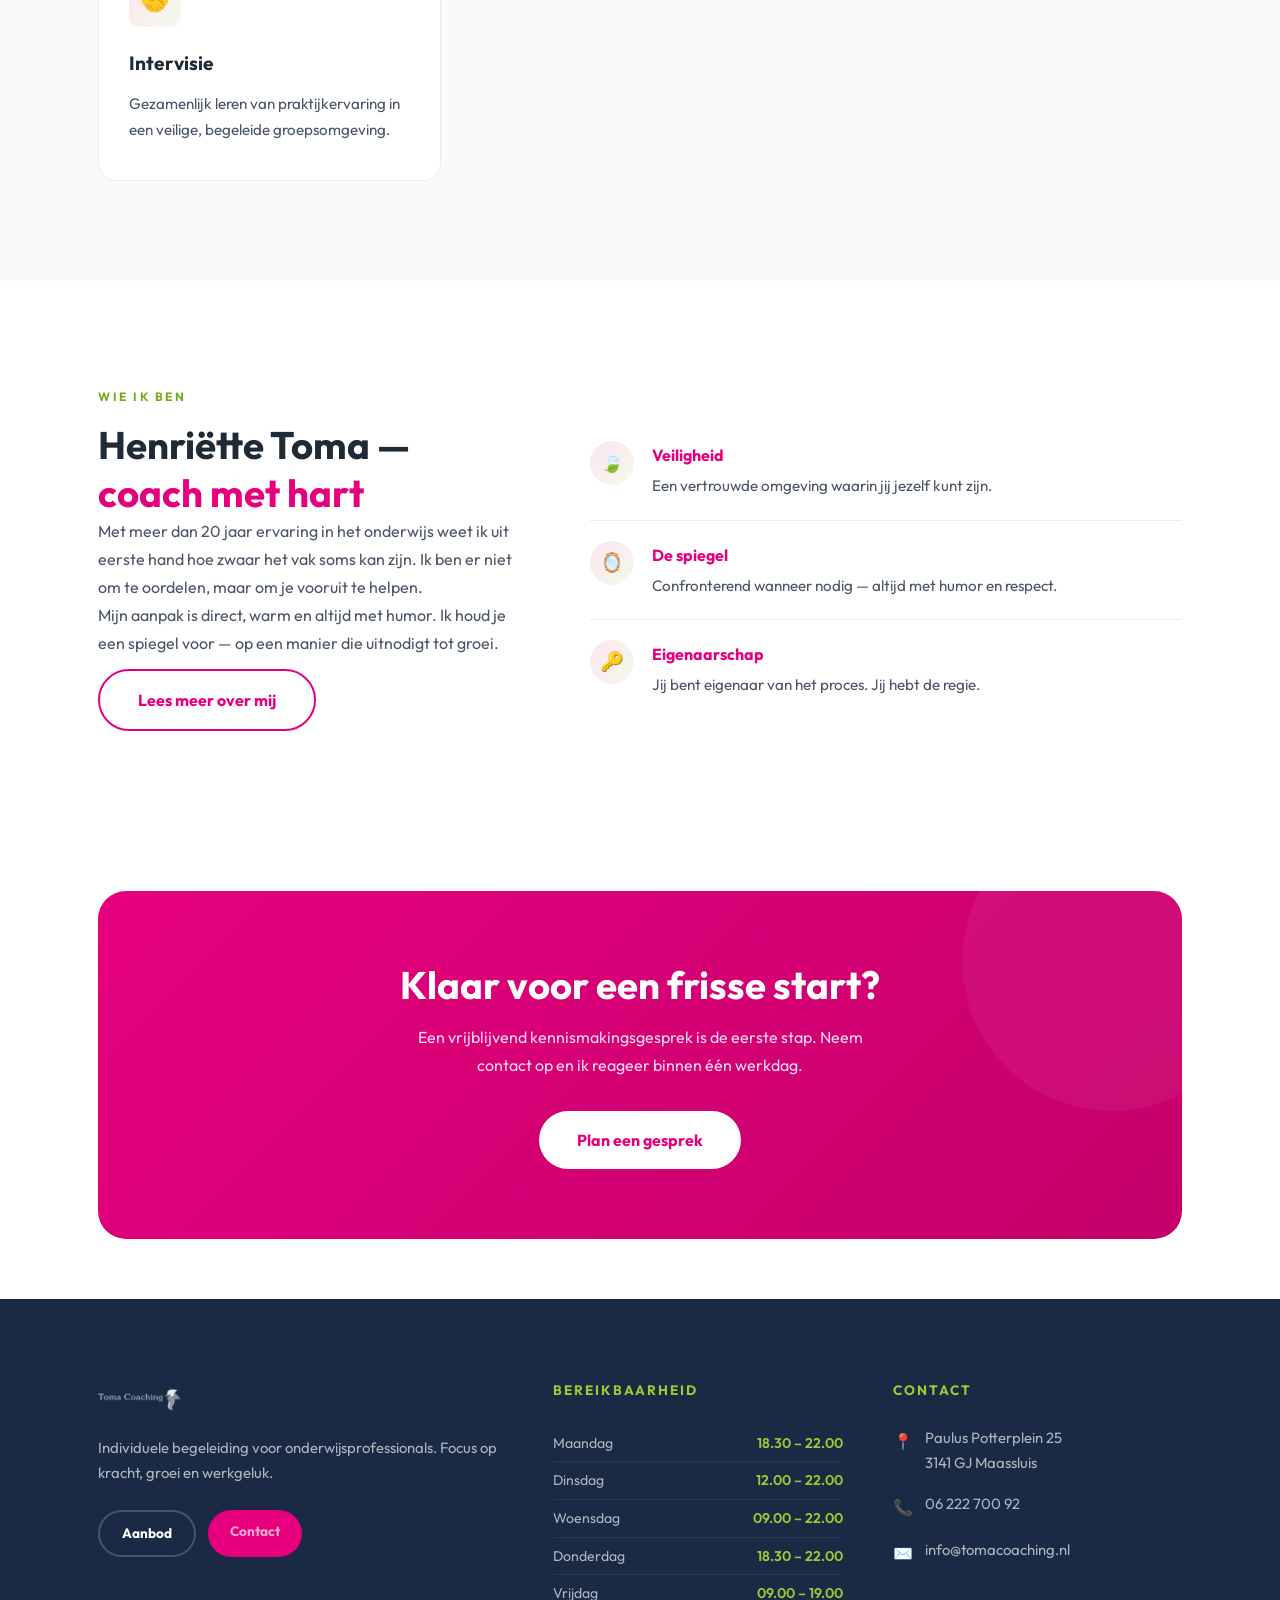
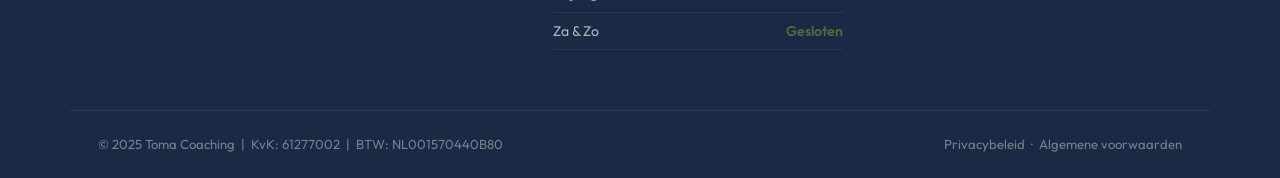
==== commit 186e774b: "Add files via upload" ====
--- a/index.html
+++ b/index.html
@@ -1,52 +1,128 @@
 <!DOCTYPE html>
 <html lang="nl">
 <head>
-    <meta charset="UTF-8">
-    <meta name="viewport" content="width=device-width, initial-scale=1.0">
-    <title>Toma Coaching | Onderwijs Coaching & Training</title>
-    <link rel="stylesheet" href="style.css">
+  <meta charset="UTF-8">
+  <meta name="viewport" content="width=device-width, initial-scale=1.0">
+  <title>Toma Coaching | Onderwijs Coaching & Training</title>
+  <meta name="description" content="Individuele coaching en training voor onderwijsprofessionals. Henriëtte Toma helpt leerkrachten, IB-ers en directeuren groeien.">
+  <link rel="stylesheet" href="style.css">
 </head>
 <body>
-    <div id="header-placeholder"></div>
 
-    <main>
-        <section class="hero">
-            <div class="container split-content">
-                <div class="reveal">
-                    <span style="color: var(--secondary); font-weight: bold; letter-spacing: 2px; text-transform: uppercase;">Voor onderwijs professionals</span>
-                    <h1>Krijg weer grip op je <span class="accent">werkgeluk</span>.</h1>
-                    <p style="font-size: 1.1rem; margin-bottom: 30px;">Ik help leerkrachten, IB-ers en directeuren om in deze hectische tijden weer rust en regie te vinden. Een APK-keuring voor jezelf.</p>
-                    <a href="contact.html" style="background: var(--primary); color: white; padding: 15px 40px; border-radius: 50px; text-decoration: none; font-weight: bold; display: inline-block;">Start nu</a>
+  <div id="header-placeholder"></div>
+
+  <main>
+
+    <!-- ── HERO ── -->
+    <section class="hero">
+      <div class="container hero-grid">
+
+        <div class="hero-text reveal">
+          <span class="label">Voor onderwijsprofessionals</span>
+          <h1>Krijg weer grip op je <span class="accent">werkgeluk</span>.</h1>
+          <p>Ik help leerkrachten, IB-ers en directeuren om in deze hectische tijden rust en regie te vinden. Een APK-keuring voor jezelf — persoonlijk, praktisch en krachtig.</p>
+          <div class="hero-actions">
+            <a href="contact.html" class="btn btn-primary">Maak een afspraak</a>
+            <a href="diensten.html" class="btn btn-outline">Bekijk het aanbod</a>
+          </div>
+        </div>
+
+        <div class="hero-image-wrap reveal reveal-delay-2">
+          <img src="assets/images/persoonsfoto.webp" alt="Henriëtte Toma – coach" class="hero-photo">
+        </div>
+
+      </div>
+    </section>
+
+    <!-- ── WAT IK KAN BETEKENEN ── -->
+    <section class="section-padding bg-soft">
+      <div class="container">
+        <div class="section-title reveal">
+          <span class="label">Het aanbod</span>
+          <h2>Wat ik voor je kan betekenen</h2>
+          <p>Van individuele trajecten tot groepstrainingen — altijd op maat voor jou en jouw school.</p>
+          <div class="divider"></div>
+        </div>
+
+        <div class="card-grid">
+          <div class="service-card reveal reveal-delay-1">
+            <div class="icon">🎯</div>
+            <h3>Individuele Coaching</h3>
+            <p>Persoonlijke trajecten van 5 tot 10 sessies. Jij bepaalt het tempo en de richting — ik begeleid het proces.</p>
+          </div>
+          <div class="service-card reveal reveal-delay-2">
+            <div class="icon">🎥</div>
+            <h3>Beeldcoaching</h3>
+            <p>Kijk met andere ogen naar je eigen handelen in de klas. Video als spiegel voor groei en bewustwording.</p>
+          </div>
+          <div class="service-card reveal reveal-delay-3">
+            <div class="icon">✨</div>
+            <h3>Trainingen op maat</h3>
+            <p>Maatwerk sessies voor teams over o.a. Human Dynamics, communicatie en professionele ontwikkeling.</p>
+          </div>
+          <div class="service-card reveal reveal-delay-3">
+            <div class="icon">🤝</div>
+            <h3>Intervisie</h3>
+            <p>Gezamenlijk leren van praktijkervaring in een veilige, begeleide groepsomgeving.</p>
+          </div>
+        </div>
+      </div>
+    </section>
+
+    <!-- ── WERKWIJZE PREVIEW ── -->
+    <section class="section-padding">
+      <div class="container">
+        <div class="over-grid">
+          <div class="reveal">
+            <span class="label">Wie ik ben</span>
+            <h2>Henriëtte Toma — <span class="accent">coach met hart</span></h2>
+            <p>Met meer dan 20 jaar ervaring in het onderwijs weet ik uit eerste hand hoe zwaar het vak soms kan zijn. Ik ben er niet om te oordelen, maar om je vooruit te helpen.</p>
+            <p>Mijn aanpak is direct, warm en altijd met humor. Ik houd je een spiegel voor — op een manier die uitnodigt tot groei.</p>
+            <a href="over-ons.html" class="btn btn-outline" style="margin-top: 12px;">Lees meer over mij</a>
+          </div>
+          <div class="reveal reveal-delay-2">
+            <div class="werkwijze-list">
+              <div class="werkwijze-item">
+                <div class="werkwijze-icon">🍃</div>
+                <div>
+                  <strong>Veiligheid</strong>
+                  <p>Een vertrouwde omgeving waarin jij jezelf kunt zijn.</p>
                 </div>
-                <div class="reveal">
-                    <img src="assets/images/persoonsfoto.webp" alt="Henriëtte Toma" class="photo-small">
+              </div>
+              <div class="werkwijze-item">
+                <div class="werkwijze-icon">🪞</div>
+                <div>
+                  <strong>De spiegel</strong>
+                  <p>Confronterend wanneer nodig — altijd met humor en respect.</p>
                 </div>
+              </div>
+              <div class="werkwijze-item">
+                <div class="werkwijze-icon">🔑</div>
+                <div>
+                  <strong>Eigenaarschap</strong>
+                  <p>Jij bent eigenaar van het proces. Jij hebt de regie.</p>
+                </div>
+              </div>
             </div>
-        </section>
+          </div>
+        </div>
+      </div>
+    </section>
 
-        <!-- Korte diensten intro -->
-        <section style="background: var(--bg-soft); padding: 80px 0;">
-            <div class="container reveal">
-                <h2 style="text-align: center;">Wat ik voor je kan betekenen</h2>
-                <div class="card-grid">
-                    <div class="service-card">
-                        <h3>Individueel</h3>
-                        <p>Persoonlijke trajecten van 5 tot 10 sessies.</p>
-                    </div>
-                    <div class="service-card">
-                        <h3>Beeldcoaching</h3>
-                        <p>Kijk met andere ogen naar je handelen in de klas.</p>
-                    </div>
-                    <div class="service-card">
-                        <h3>Trainingen</h3>
-                        <p>Maatwerk sessies over o.a. Human Dynamics.</p>
-                    </div>
-                </div>
-            </div>
-        </section>
-    </main>
+    <!-- ── CTA BANNER ── -->
+    <section class="section-padding-sm">
+      <div class="container reveal">
+        <div class="cta-banner">
+          <h2>Klaar voor een frisse start?</h2>
+          <p>Een vrijblijvend kennismakingsgesprek is de eerste stap. Neem contact op en ik reageer binnen één werkdag.</p>
+          <a href="contact.html" class="btn btn-white">Plan een gesprek</a>
+        </div>
+      </div>
+    </section>
 
-    <div id="footer-placeholder"></div>
-    <script src="js/script.js"></script>
+  </main>
+
+  <div id="footer-placeholder"></div>
+  <script src="js/script.js"></script>
 </body>
 </html>
--- a/style.css
+++ b/style.css
@@ -1,111 +1,751 @@
+@import url('https://fonts.googleapis.com/css2?family=Outfit:wght@300;400;500;600;700;800&display=swap');
+
+/* =============================================
+   ROOT & RESET
+   ============================================= */
 :root {
-    --primary: #e6007e;    /* Toma Roze */
-    --secondary: #99cc33;  /* Toma Groen */
-    --footer-blue: #1a2a44; /* Diep Blauw */
-    --text-main: #2d3436;
-    --bg-soft: #fdfdfd;
-    --white: #ffffff;
-    --shadow: 0 10px 40px rgba(0,0,0,0.06);
-    --transition: all 0.5s cubic-bezier(0.165, 0.84, 0.44, 1);
-}
-
-* { box-sizing: border-box; margin: 0; padding: 0; }
-html { scroll-behavior: smooth; }
-body { 
-    font-family: 'Outfit', -apple-system, BlinkMacSystemFont, sans-serif; 
-    color: var(--text-main); 
-    line-height: 1.8; 
+  --primary:      #e6007e;
+  --primary-dark: #c4006b;
+  --secondary:    #99cc33;
+  --secondary-dark:#7aaa1a;
+  --footer-bg:    #1a2a44;
+  --text-dark:    #1e2a35;
+  --text-mid:     #4a5568;
+  --text-light:   #718096;
+  --bg-light:     #f8fafc;
+  --bg-soft:      #f0f4f8;
+  --white:        #ffffff;
+  --border:       #e8edf2;
+  --glass:        rgba(255,255,255,0.92);
+  --shadow-sm:    0 2px 8px rgba(0,0,0,0.06);
+  --shadow-md:    0 8px 30px rgba(0,0,0,0.09);
+  --shadow-lg:    0 20px 60px rgba(0,0,0,0.12);
+  --radius-sm:    10px;
+  --radius-md:    18px;
+  --radius-lg:    28px;
+  --transition:   all 0.35s cubic-bezier(0.4, 0, 0.2, 1);
+}
+
+*, *::before, *::after { box-sizing: border-box; margin: 0; padding: 0; }
+html { scroll-behavior: smooth; font-size: 16px; }
+body {
+  font-family: 'Outfit', sans-serif;
+  color: var(--text-dark);
+  background: var(--white);
+  line-height: 1.75;
+  overflow-x: hidden;
+}
+img { max-width: 100%; display: block; }
+a { color: inherit; }
+ul { list-style: none; }
+
+/* =============================================
+   LAYOUT
+   ============================================= */
+.container {
+  max-width: 1140px;
+  margin: 0 auto;
+  padding: 0 28px;
+}
+.section-padding { padding: 100px 0; }
+.section-padding-sm { padding: 60px 0; }
+
+/* =============================================
+   TYPOGRAPHY
+   ============================================= */
+h1 { font-size: clamp(2.2rem, 5vw, 3.4rem); font-weight: 800; line-height: 1.15; }
+h2 { font-size: clamp(1.8rem, 3.5vw, 2.4rem); font-weight: 700; line-height: 1.25; }
+h3 { font-size: 1.2rem; font-weight: 700; }
+p  { color: var(--text-mid); }
+.accent { color: var(--primary); }
+.label {
+  display: inline-block;
+  font-size: 0.75rem;
+  font-weight: 700;
+  letter-spacing: 2.5px;
+  text-transform: uppercase;
+  color: var(--secondary-dark);
+  margin-bottom: 14px;
+}
+
+/* =============================================
+   BUTTONS
+   ============================================= */
+.btn {
+  display: inline-block;
+  padding: 15px 38px;
+  border-radius: 50px;
+  font-family: inherit;
+  font-weight: 700;
+  font-size: 1rem;
+  text-decoration: none;
+  border: none;
+  cursor: pointer;
+  transition: var(--transition);
+  text-align: center;
+}
+.btn-primary {
+  background: var(--primary);
+  color: var(--white);
+}
+.btn-primary:hover {
+  background: var(--primary-dark);
+  transform: translateY(-3px);
+  box-shadow: 0 12px 30px rgba(230,0,126,0.28);
+}
+.btn-outline {
+  background: transparent;
+  color: var(--primary);
+  border: 2px solid var(--primary);
+}
+.btn-outline:hover {
+  background: var(--primary);
+  color: var(--white);
+  transform: translateY(-3px);
+}
+.btn-white {
+  background: var(--white);
+  color: var(--primary);
+}
+.btn-white:hover {
+  transform: translateY(-3px);
+  box-shadow: 0 12px 30px rgba(0,0,0,0.15);
+}
+
+/* =============================================
+   HEADER
+   ============================================= */
+.site-header {
+  position: fixed;
+  top: 0; left: 0;
+  width: 100%;
+  z-index: 2000;
+  background: var(--glass);
+  backdrop-filter: blur(18px);
+  -webkit-backdrop-filter: blur(18px);
+  border-bottom: 3px solid var(--secondary);
+  padding: 16px 0;
+  transition: padding 0.3s ease, box-shadow 0.3s ease;
+}
+.site-header.scrolled {
+  padding: 9px 0;
+  box-shadow: var(--shadow-md);
+}
+.header-flex {
+  display: flex;
+  justify-content: space-between;
+  align-items: center;
+}
+.header-logo { max-height: 38px; transition: transform 0.3s; }
+.header-logo:hover { transform: scale(1.05); }
+
+.nav-menu ul {
+  display: flex;
+  gap: 36px;
+  align-items: center;
+}
+.nav-menu a {
+  text-decoration: none;
+  color: var(--text-dark);
+  font-weight: 600;
+  font-size: 0.95rem;
+  position: relative;
+  padding: 6px 0;
+  transition: color 0.3s;
+}
+.nav-menu a::after {
+  content: '';
+  position: absolute;
+  bottom: 0; left: 0;
+  width: 0; height: 2px;
+  background: var(--primary);
+  transition: width 0.3s ease;
+}
+.nav-menu a:hover,
+.nav-menu a.active { color: var(--primary); }
+.nav-menu a:hover::after,
+.nav-menu a.active::after { width: 100%; }
+
+/* Hamburger */
+.menu-toggle {
+  display: none;
+  background: none;
+  border: none;
+  cursor: pointer;
+  z-index: 2100;
+  padding: 8px;
+}
+.hamburger {
+  width: 24px; height: 2px;
+  background: var(--primary);
+  display: block;
+  position: relative;
+  transition: background 0.3s;
+}
+.hamburger::before,
+.hamburger::after {
+  content: '';
+  position: absolute;
+  width: 24px; height: 2px;
+  background: var(--primary);
+  left: 0;
+  transition: transform 0.35s ease, top 0.35s ease;
+}
+.hamburger::before { top: -8px; }
+.hamburger::after  { top: 8px; }
+
+.menu-toggle.active .hamburger { background: transparent; }
+.menu-toggle.active .hamburger::before { transform: rotate(45deg); top: 0; }
+.menu-toggle.active .hamburger::after  { transform: rotate(-45deg); top: 0; }
+
+@media (max-width: 900px) {
+  .menu-toggle { display: block; }
+  .nav-menu {
+    position: fixed;
+    top: 0; right: -100%;
+    width: 100%; height: 100vh;
     background: var(--white);
-    overflow-x: hidden;
-}
-
-.container { max-width: 1100px; margin: 0 auto; padding: 0 25px; }
-
-/* Animaties */
-.reveal { opacity: 0; transform: translateY(30px); transition: var(--transition); }
-.reveal.active { opacity: 1; transform: translateY(0); }
-
-@keyframes float {
-    0%, 100% { transform: translateY(0); }
-    50% { transform: translateY(-10px); }
-}
-
-/* Header & Nav */
-.site-header {
-    position: sticky; top: 0; z-index: 1000;
-    background: rgba(255,255,255,0.9);
-    backdrop-filter: blur(15px);
-    border-bottom: 3px solid var(--secondary);
-    padding: 12px 0;
-}
-.header-flex { display: flex; justify-content: space-between; align-items: center; }
-.header-logo { max-height: 32px; width: auto; }
-
-.nav-menu ul { display: flex; list-style: none; gap: 35px; }
-.nav-menu a { 
-    text-decoration: none; color: var(--text-main); 
-    font-weight: 600; font-size: 0.95rem; transition: 0.3s;
-}
-.nav-menu a:hover { color: var(--primary); }
-
-/* Hamburger Menu */
-.menu-toggle { display: none; background: none; border: none; cursor: pointer; padding: 10px; }
-.hamburger { width: 25px; height: 2px; background: var(--primary); display: block; position: relative; }
-.hamburger::before, .hamburger::after { content: ''; position: absolute; width: 25px; height: 2px; background: var(--primary); left: 0; transition: 0.3s; }
-.hamburger::before { top: -8px; }
-.hamburger::after { bottom: 8px; }
-
-/* Hero & Content Layouts */
-.hero { padding: 100px 0; display: flex; align-items: center; }
-.split-content { display: grid; grid-template-columns: 1.2fr 0.8fr; gap: 60px; align-items: center; }
-.photo-small { 
-    max-width: 320px; width: 100%; border-radius: 20px; 
-    box-shadow: var(--shadow); border: 8px solid white;
-    justify-self: end; animation: float 6s infinite ease-in-out;
-}
-
-h1 { font-size: 3rem; line-height: 1.1; margin-bottom: 25px; }
-.accent { color: var(--primary); }
-
-/* Diensten Kaarten */
-.card-grid { display: grid; grid-template-columns: repeat(auto-fit, minmax(300px, 1fr)); gap: 30px; margin-top: 50px; }
-.service-card { 
-    padding: 40px; background: var(--bg-soft); border-radius: 20px; 
-    border-top: 5px solid var(--secondary); transition: var(--transition);
-}
-.service-card:hover { transform: translateY(-10px); background: white; box-shadow: var(--shadow); }
-
-/* Contact 3-Deel Layout */
-.contact-grid { display: grid; grid-template-columns: 1fr 1.2fr; gap: 40px; }
-.contact-left { display: flex; flex-direction: column; gap: 30px; }
-.contact-info-block { background: var(--bg-soft); padding: 35px; border-radius: 20px; border-left: 6px solid var(--primary); }
-.map-frame { height: 350px; border-radius: 20px; overflow: hidden; box-shadow: var(--shadow); }
-.contact-form-block { background: var(--white); padding: 45px; border-radius: 20px; border: 1px solid #f0f0f0; box-shadow: var(--shadow); }
-
-input, textarea, select { 
-    width: 100%; padding: 15px; margin-bottom: 20px; 
-    border: 1px solid #eee; border-radius: 12px; background: #fafafa;
-}
-
-/* Footer Blauw */
-.site-footer { background: var(--footer-blue); color: white; padding: 80px 0 0; }
-.footer-grid { display: grid; grid-template-columns: repeat(auto-fit, minmax(200px, 1fr)); gap: 50px; padding-bottom: 60px; }
-.footer-logo { max-height: 45px; filter: brightness(0) invert(1); margin-bottom: 25px; }
-.hours-list { list-style: none; }
-.hours-list li { display: flex; justify-content: space-between; border-bottom: 1px solid rgba(255,255,255,0.05); padding: 8px 0; font-size: 0.9rem; }
-.hours-list span { color: var(--secondary); font-weight: bold; }
-.footer-bottom { background: rgba(0,0,0,0.15); padding: 25px 0; text-align: center; font-size: 0.8rem; opacity: 0.6; }
-
-/* Mobile Optimization */
-@media (max-width: 992px) {
-    .split-content, .contact-grid { grid-template-columns: 1fr; }
-    .photo-small { justify-self: center; margin-bottom: 40px; max-width: 250px; }
-    .menu-toggle { display: block; }
-    .nav-menu { 
-        position: fixed; top: 0; right: -100%; width: 280px; height: 100vh; 
-        background: white; padding: 100px 30px; transition: 0.4s ease; box-shadow: -10px 0 30px rgba(0,0,0,0.1);
-    }
-    .nav-menu.active { right: 0; }
-    .nav-menu ul { flex-direction: column; gap: 25px; }
-    h1 { font-size: 2.2rem; }
-}+    display: flex;
+    justify-content: center;
+    align-items: center;
+    transition: right 0.45s cubic-bezier(0.77,0.2,0.05,1.0);
+    z-index: 2050;
+  }
+  .nav-menu.active { right: 0; }
+  .nav-menu ul { flex-direction: column; gap: 28px; text-align: center; }
+  .nav-menu a { font-size: 1.5rem; }
+}
+
+/* =============================================
+   HERO
+   ============================================= */
+.hero {
+  min-height: 100vh;
+  display: flex;
+  align-items: center;
+  padding: 120px 0 80px;
+  background: linear-gradient(135deg, #fff9fc 0%, #f0f9e0 100%);
+  position: relative;
+  overflow: hidden;
+}
+.hero::before {
+  content: '';
+  position: absolute;
+  top: -120px; right: -120px;
+  width: 500px; height: 500px;
+  background: radial-gradient(circle, rgba(230,0,126,0.07) 0%, transparent 70%);
+  pointer-events: none;
+}
+.hero::after {
+  content: '';
+  position: absolute;
+  bottom: -100px; left: -100px;
+  width: 400px; height: 400px;
+  background: radial-gradient(circle, rgba(153,204,51,0.09) 0%, transparent 70%);
+  pointer-events: none;
+}
+
+.hero-grid {
+  display: grid;
+  grid-template-columns: 1fr 1fr;
+  gap: 60px;
+  align-items: center;
+}
+.hero-text h1 { margin-bottom: 20px; }
+.hero-text p  { font-size: 1.1rem; margin-bottom: 36px; max-width: 480px; }
+.hero-actions { display: flex; gap: 16px; flex-wrap: wrap; align-items: center; }
+
+.hero-image-wrap {
+  display: flex;
+  justify-content: center;
+  align-items: center;
+}
+.hero-photo {
+  width: 100%;
+  max-width: 420px;
+  border-radius: var(--radius-lg);
+  box-shadow: var(--shadow-lg);
+  object-fit: cover;
+  aspect-ratio: 4/5;
+}
+
+@media (max-width: 768px) {
+  .hero-grid {
+    grid-template-columns: 1fr;
+    gap: 40px;
+    text-align: center;
+  }
+  .hero-actions { justify-content: center; }
+  .hero-image-wrap { order: -1; }
+  .hero-photo { max-width: 280px; aspect-ratio: 1/1; }
+}
+
+/* =============================================
+   SECTION TITLES
+   ============================================= */
+.section-title {
+  text-align: center;
+  margin-bottom: 60px;
+}
+.section-title h2 { margin-bottom: 14px; }
+.section-title p {
+  max-width: 560px;
+  margin: 0 auto;
+  font-size: 1.05rem;
+}
+.divider {
+  width: 50px; height: 4px;
+  background: var(--primary);
+  border-radius: 2px;
+  margin: 16px auto 0;
+}
+
+/* =============================================
+   SERVICE CARDS
+   ============================================= */
+.card-grid {
+  display: grid;
+  grid-template-columns: repeat(auto-fit, minmax(260px, 1fr));
+  gap: 28px;
+}
+.service-card {
+  background: var(--white);
+  border: 1px solid var(--border);
+  border-radius: var(--radius-md);
+  padding: 36px 30px;
+  transition: var(--transition);
+  position: relative;
+  overflow: hidden;
+}
+.service-card::before {
+  content: '';
+  position: absolute;
+  bottom: 0; left: 0;
+  width: 100%; height: 4px;
+  background: linear-gradient(90deg, var(--primary), var(--secondary));
+  transform: scaleX(0);
+  transform-origin: left;
+  transition: transform 0.4s ease;
+}
+.service-card:hover {
+  transform: translateY(-6px);
+  box-shadow: var(--shadow-lg);
+  border-color: transparent;
+}
+.service-card:hover::before { transform: scaleX(1); }
+.service-card .icon {
+  width: 52px; height: 52px;
+  background: linear-gradient(135deg, rgba(230,0,126,0.1), rgba(153,204,51,0.1));
+  border-radius: var(--radius-sm);
+  display: flex;
+  align-items: center;
+  justify-content: center;
+  font-size: 1.5rem;
+  margin-bottom: 20px;
+}
+.service-card h3 { margin-bottom: 10px; color: var(--text-dark); }
+.service-card p  { font-size: 0.95rem; }
+
+/* =============================================
+   DIENSTEN PAGE
+   ============================================= */
+.page-hero {
+  padding: 160px 0 80px;
+  background: linear-gradient(135deg, #fff9fc 0%, #f0f9e0 100%);
+  text-align: center;
+}
+.page-hero h1 { margin-bottom: 16px; }
+.page-hero p { max-width: 560px; margin: 0 auto; font-size: 1.05rem; }
+
+.trust-bar {
+  background: var(--bg-light);
+  border: 1px solid var(--border);
+  border-radius: var(--radius-md);
+  padding: 44px 40px;
+  margin: 0 0 80px;
+}
+.logo-flex {
+  display: flex;
+  justify-content: center;
+  align-items: center;
+  gap: 50px;
+  flex-wrap: wrap;
+}
+.logo-flex img {
+  max-height: 56px;
+  max-width: 140px;
+  object-fit: contain;
+  filter: grayscale(100%);
+  opacity: 0.55;
+  transition: var(--transition);
+}
+.logo-flex img:hover { filter: grayscale(0%); opacity: 1; transform: scale(1.08); }
+.trust-bar p {
+  text-align: center;
+  margin-top: 22px;
+  font-size: 0.8rem;
+  opacity: 0.6;
+}
+
+.dienst-block {
+  display: grid;
+  grid-template-columns: 1fr 1fr;
+  gap: 70px;
+  align-items: center;
+  padding: 80px 0;
+  border-bottom: 1px solid var(--border);
+}
+.dienst-block:last-of-type { border-bottom: none; }
+.dienst-block.reverse { direction: rtl; }
+.dienst-block.reverse > * { direction: ltr; }
+
+.dienst-text .label { display: block; }
+.dienst-text h2 { margin-bottom: 16px; }
+.dienst-text p { margin-bottom: 20px; }
+.dienst-list { margin: 20px 0 28px; }
+.dienst-list li {
+  display: flex;
+  align-items: flex-start;
+  gap: 12px;
+  padding: 8px 0;
+  color: var(--text-mid);
+  font-size: 0.95rem;
+}
+.dienst-list li::before {
+  content: '✓';
+  color: var(--secondary-dark);
+  font-weight: 800;
+  flex-shrink: 0;
+  margin-top: 1px;
+}
+.dienst-visual {
+  background: linear-gradient(135deg, rgba(230,0,126,0.06), rgba(153,204,51,0.08));
+  border-radius: var(--radius-lg);
+  aspect-ratio: 4/3;
+  display: flex;
+  align-items: center;
+  justify-content: center;
+  font-size: 5rem;
+  border: 1px solid var(--border);
+}
+
+@media (max-width: 768px) {
+  .dienst-block,
+  .dienst-block.reverse {
+    grid-template-columns: 1fr;
+    gap: 30px;
+    direction: ltr;
+    padding: 50px 0;
+  }
+}
+
+/* =============================================
+   OVER ONS PAGE
+   ============================================= */
+.over-grid {
+  display: grid;
+  grid-template-columns: 1fr 1.4fr;
+  gap: 70px;
+  align-items: start;
+}
+.over-photo-wrap { position: sticky; top: 110px; }
+.over-photo {
+  width: 100%;
+  border-radius: var(--radius-lg);
+  box-shadow: var(--shadow-lg);
+  object-fit: cover;
+  aspect-ratio: 3/4;
+}
+.photo-badge {
+  background: var(--primary);
+  color: white;
+  border-radius: var(--radius-md);
+  padding: 18px 24px;
+  margin-top: 20px;
+  display: flex;
+  align-items: center;
+  gap: 14px;
+}
+.photo-badge .badge-num {
+  font-size: 2rem;
+  font-weight: 800;
+  line-height: 1;
+}
+.photo-badge p { color: rgba(255,255,255,0.85); font-size: 0.9rem; margin: 0; }
+
+.over-text h2 { margin-bottom: 18px; }
+.over-text > p { margin-bottom: 24px; }
+
+.werkwijze-list { margin-top: 40px; }
+.werkwijze-list h3 { margin-bottom: 24px; color: var(--text-dark); }
+.werkwijze-item {
+  display: flex;
+  align-items: flex-start;
+  gap: 18px;
+  padding: 20px 0;
+  border-bottom: 1px solid var(--border);
+}
+.werkwijze-item:last-child { border-bottom: none; }
+.werkwijze-icon {
+  width: 44px; height: 44px;
+  background: linear-gradient(135deg, rgba(230,0,126,0.1), rgba(153,204,51,0.1));
+  border-radius: 50%;
+  display: flex;
+  align-items: center;
+  justify-content: center;
+  font-size: 1.2rem;
+  flex-shrink: 0;
+}
+.werkwijze-item strong {
+  display: block;
+  color: var(--primary);
+  font-size: 1rem;
+  margin-bottom: 4px;
+}
+.werkwijze-item p { font-size: 0.95rem; margin: 0; }
+
+.cert-strip {
+  background: var(--bg-light);
+  border-radius: var(--radius-md);
+  padding: 28px;
+  margin-top: 36px;
+  display: grid;
+  grid-template-columns: 1fr 1fr;
+  gap: 14px;
+}
+.cert-item {
+  display: flex;
+  align-items: center;
+  gap: 10px;
+  font-size: 0.88rem;
+  font-weight: 600;
+  color: var(--text-dark);
+}
+.cert-item::before {
+  content: '🏅';
+  font-size: 1rem;
+}
+
+@media (max-width: 900px) {
+  .over-grid { grid-template-columns: 1fr; gap: 40px; }
+  .over-photo-wrap { position: static; }
+  .over-photo { max-width: 320px; margin: 0 auto; aspect-ratio: 1/1; }
+  .cert-strip { grid-template-columns: 1fr; }
+}
+
+/* =============================================
+   CONTACT PAGE
+   ============================================= */
+.contact-grid {
+  display: grid;
+  grid-template-columns: 1.1fr 1fr;
+  gap: 50px;
+  align-items: start;
+}
+.contact-form-card {
+  background: var(--white);
+  border: 1px solid var(--border);
+  border-radius: var(--radius-lg);
+  padding: 48px 44px;
+  box-shadow: var(--shadow-md);
+}
+.contact-form-card h2 { margin-bottom: 8px; }
+.contact-form-card > p { margin-bottom: 32px; }
+
+.form-group { margin-bottom: 22px; }
+.form-group label {
+  display: block;
+  font-size: 0.78rem;
+  font-weight: 700;
+  text-transform: uppercase;
+  letter-spacing: 1.5px;
+  color: var(--primary);
+  margin-bottom: 8px;
+}
+.form-group input,
+.form-group textarea,
+.form-group select {
+  width: 100%;
+  padding: 14px 18px;
+  border: 2px solid var(--border);
+  border-radius: var(--radius-sm);
+  font-family: inherit;
+  font-size: 1rem;
+  color: var(--text-dark);
+  background: var(--bg-light);
+  transition: border-color 0.3s, box-shadow 0.3s, background 0.3s;
+  appearance: none;
+}
+.form-group input:focus,
+.form-group textarea:focus,
+.form-group select:focus {
+  border-color: var(--secondary);
+  background: var(--white);
+  outline: none;
+  box-shadow: 0 0 0 4px rgba(153,204,51,0.12);
+}
+.form-group textarea { resize: vertical; min-height: 140px; }
+
+.contact-info-card {
+  background: var(--footer-bg);
+  border-radius: var(--radius-lg);
+  padding: 40px 36px;
+  color: white;
+}
+.contact-info-card h3 { color: white; margin-bottom: 28px; font-size: 1.3rem; }
+.info-row {
+  display: flex;
+  align-items: flex-start;
+  gap: 16px;
+  margin-bottom: 26px;
+}
+.info-icon {
+  width: 42px; height: 42px;
+  background: rgba(255,255,255,0.1);
+  border-radius: var(--radius-sm);
+  display: flex;
+  align-items: center;
+  justify-content: center;
+  font-size: 1.1rem;
+  flex-shrink: 0;
+}
+.info-row strong { display: block; font-size: 0.8rem; letter-spacing: 1px; text-transform: uppercase; opacity: 0.6; margin-bottom: 4px; }
+.info-row a { color: white; text-decoration: none; font-weight: 600; font-size: 1.05rem; }
+.info-row a:hover { color: var(--secondary); }
+.info-row p { color: rgba(255,255,255,0.8); margin: 0; font-size: 0.95rem; line-height: 1.6; }
+
+.hours-list { margin-top: 28px; padding-top: 28px; border-top: 1px solid rgba(255,255,255,0.1); }
+.hours-list h4 { color: white; margin-bottom: 14px; font-size: 0.95rem; opacity: 0.8; }
+.hours-list ul { }
+.hours-list li {
+  display: flex;
+  justify-content: space-between;
+  padding: 7px 0;
+  border-bottom: 1px solid rgba(255,255,255,0.06);
+  font-size: 0.9rem;
+  color: rgba(255,255,255,0.75);
+}
+.hours-list li span { color: var(--secondary); font-weight: 600; }
+
+@media (max-width: 900px) {
+  .contact-grid { grid-template-columns: 1fr; }
+  .contact-form-card { padding: 32px 28px; }
+}
+
+/* =============================================
+   CTA BANNER
+   ============================================= */
+.cta-banner {
+  background: linear-gradient(135deg, var(--primary) 0%, var(--primary-dark) 100%);
+  border-radius: var(--radius-lg);
+  padding: 70px 60px;
+  text-align: center;
+  color: white;
+  position: relative;
+  overflow: hidden;
+}
+.cta-banner::before {
+  content: '';
+  position: absolute;
+  top: -80px; right: -80px;
+  width: 300px; height: 300px;
+  background: rgba(255,255,255,0.05);
+  border-radius: 50%;
+}
+.cta-banner h2 { color: white; margin-bottom: 14px; }
+.cta-banner p { color: rgba(255,255,255,0.85); max-width: 500px; margin: 0 auto 32px; }
+
+@media (max-width: 600px) { .cta-banner { padding: 50px 28px; } }
+
+/* =============================================
+   FOOTER
+   ============================================= */
+.site-footer {
+  background: var(--footer-bg);
+  color: white;
+  padding: 80px 0 0;
+  margin-top: 0;
+}
+.footer-grid {
+  display: grid;
+  grid-template-columns: 1.4fr 1fr 1fr;
+  gap: 50px;
+  padding-bottom: 60px;
+  border-bottom: 1px solid rgba(255,255,255,0.08);
+}
+.footer-logo { max-height: 38px; margin-bottom: 18px; filter: brightness(0) invert(1); opacity: 0.9; }
+.footer-col h3 {
+  font-size: 0.85rem;
+  font-weight: 700;
+  text-transform: uppercase;
+  letter-spacing: 2px;
+  color: var(--secondary);
+  margin-bottom: 22px;
+}
+.footer-col p { color: rgba(255,255,255,0.65); font-size: 0.93rem; line-height: 1.7; }
+.footer-col a { color: rgba(255,255,255,0.65); text-decoration: none; font-size: 0.93rem; transition: color 0.3s; }
+.footer-col a:hover { color: var(--secondary); }
+
+.footer-hours li {
+  display: flex;
+  justify-content: space-between;
+  padding: 6px 0;
+  border-bottom: 1px solid rgba(255,255,255,0.06);
+  font-size: 0.88rem;
+  color: rgba(255,255,255,0.65);
+}
+.footer-hours li span { color: var(--secondary); font-weight: 600; }
+
+.footer-contact-item {
+  display: flex;
+  gap: 12px;
+  align-items: flex-start;
+  margin-bottom: 16px;
+}
+.footer-contact-item .fc-icon {
+  font-size: 1rem;
+  margin-top: 2px;
+  flex-shrink: 0;
+}
+
+.footer-bottom {
+  padding: 22px 0;
+}
+.footer-bottom .container {
+  display: flex;
+  justify-content: space-between;
+  align-items: center;
+  flex-wrap: wrap;
+  gap: 10px;
+}
+.footer-bottom p { color: rgba(255,255,255,0.4); font-size: 0.82rem; margin: 0; }
+
+@media (max-width: 900px) {
+  .footer-grid { grid-template-columns: 1fr 1fr; }
+}
+@media (max-width: 600px) {
+  .footer-grid { grid-template-columns: 1fr; gap: 36px; }
+  .footer-bottom .container { flex-direction: column; text-align: center; }
+}
+
+/* =============================================
+   SCROLL REVEAL
+   ============================================= */
+.reveal {
+  opacity: 0;
+  transform: translateY(32px);
+  transition: opacity 0.75s ease, transform 0.75s ease;
+}
+.reveal.active {
+  opacity: 1;
+  transform: translateY(0);
+}
+.reveal-delay-1 { transition-delay: 0.1s; }
+.reveal-delay-2 { transition-delay: 0.2s; }
+.reveal-delay-3 { transition-delay: 0.3s; }
+
+/* =============================================
+   BACKGROUND VARIANTS
+   ============================================= */
+.bg-soft { background: var(--bg-light); }
+.bg-gradient { background: linear-gradient(135deg, #fff9fc 0%, #f0f9e0 100%); }
